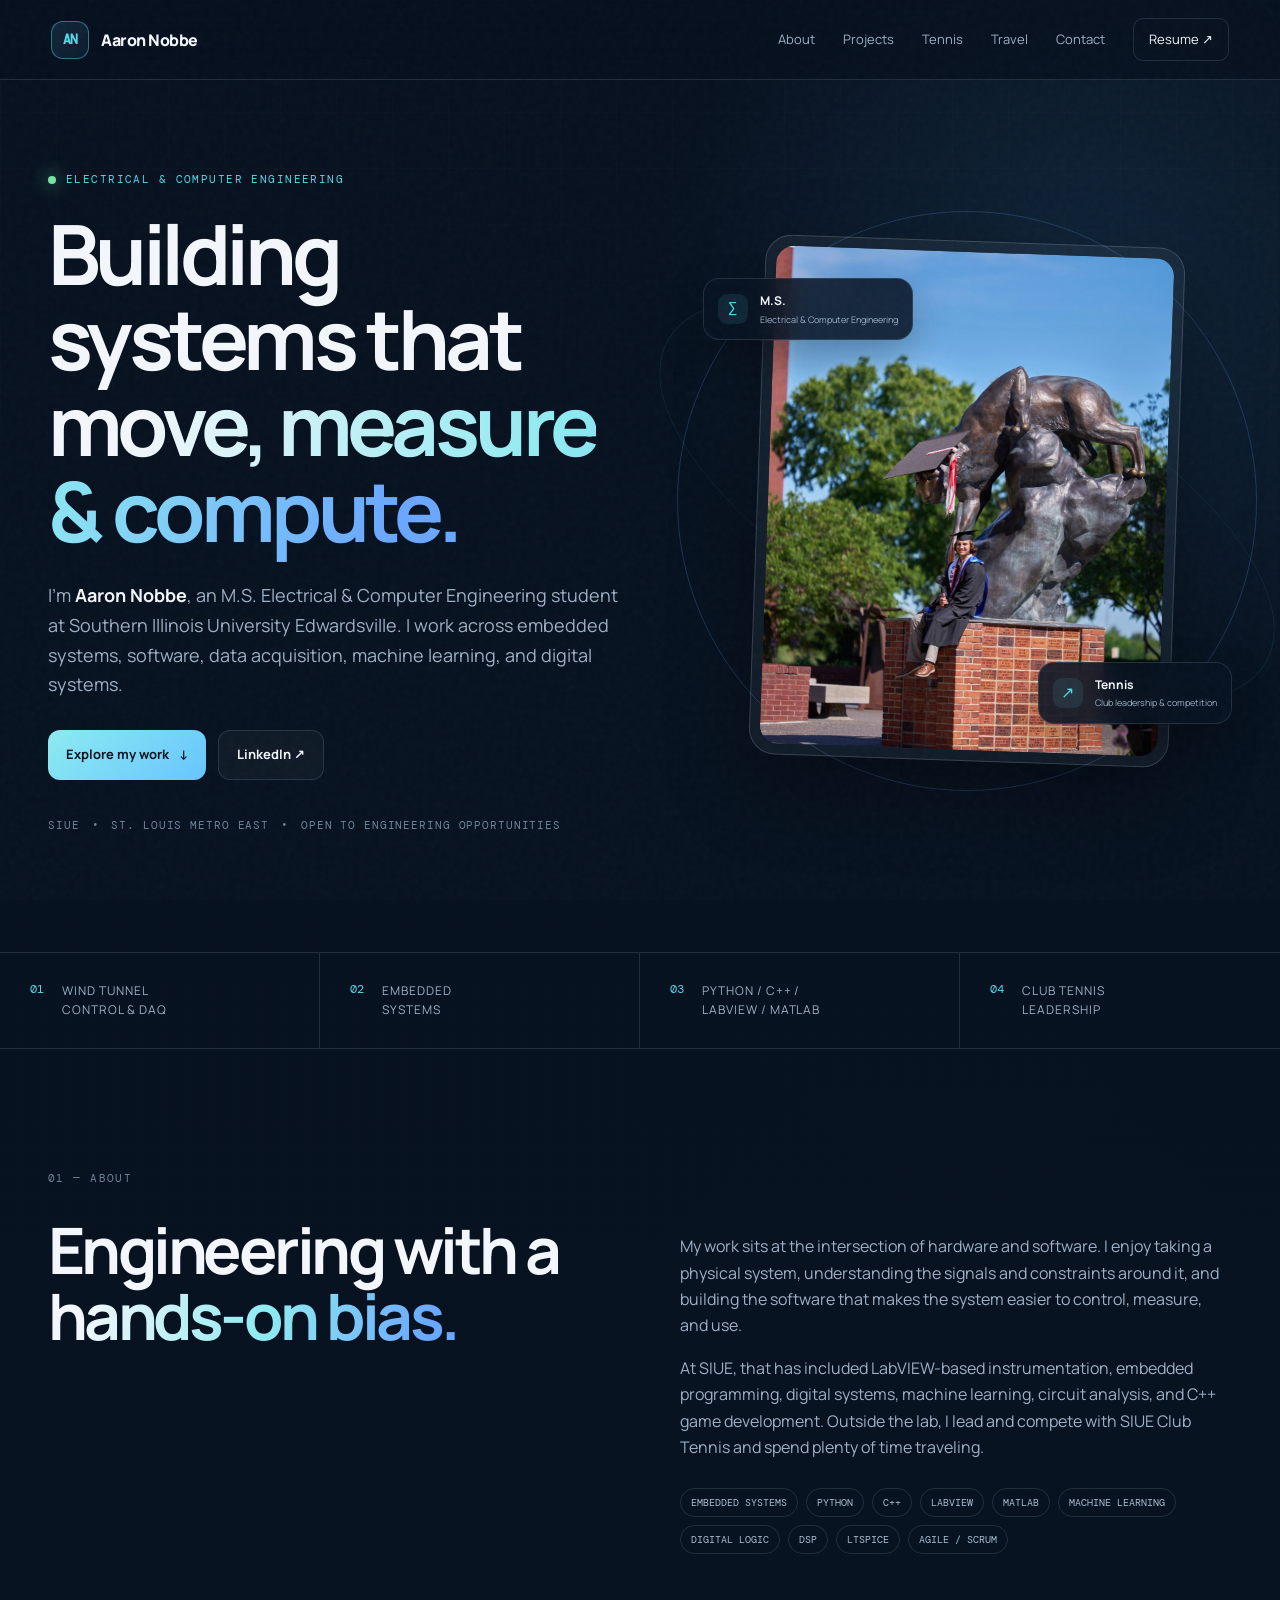
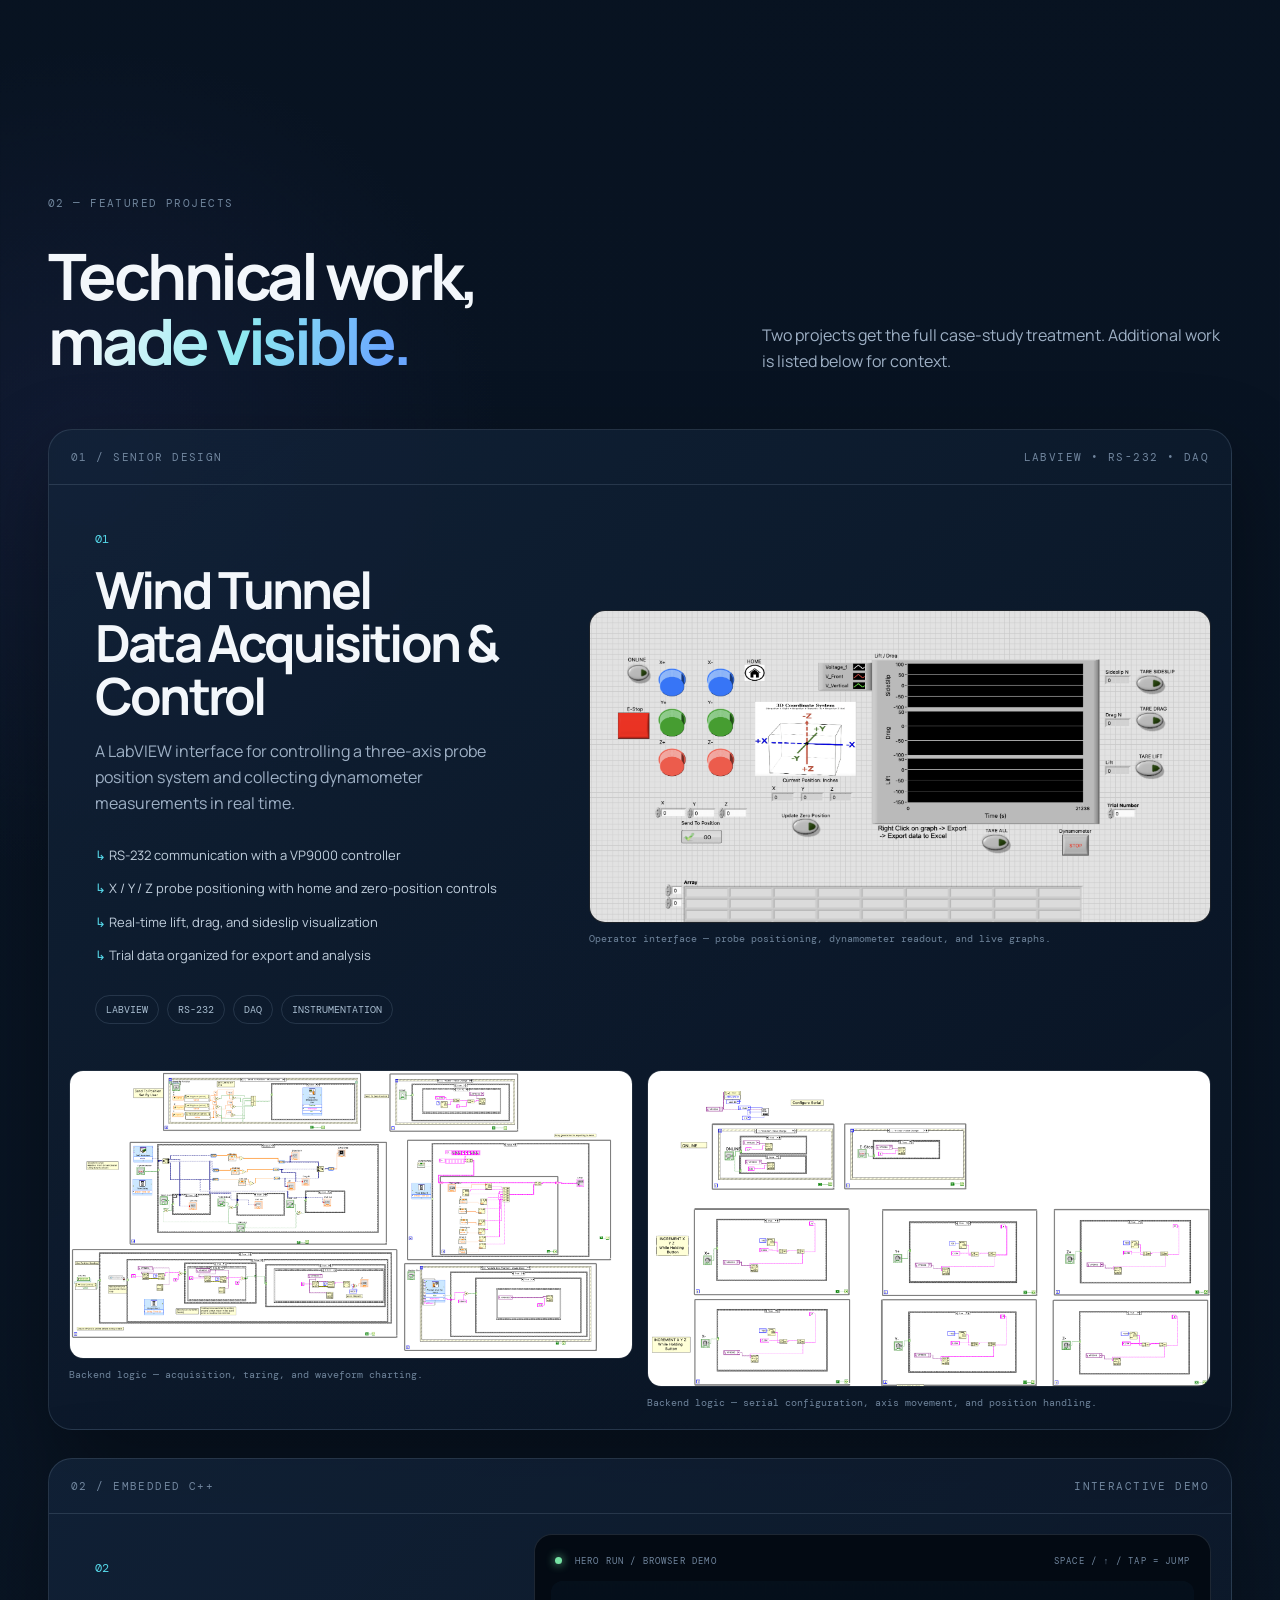
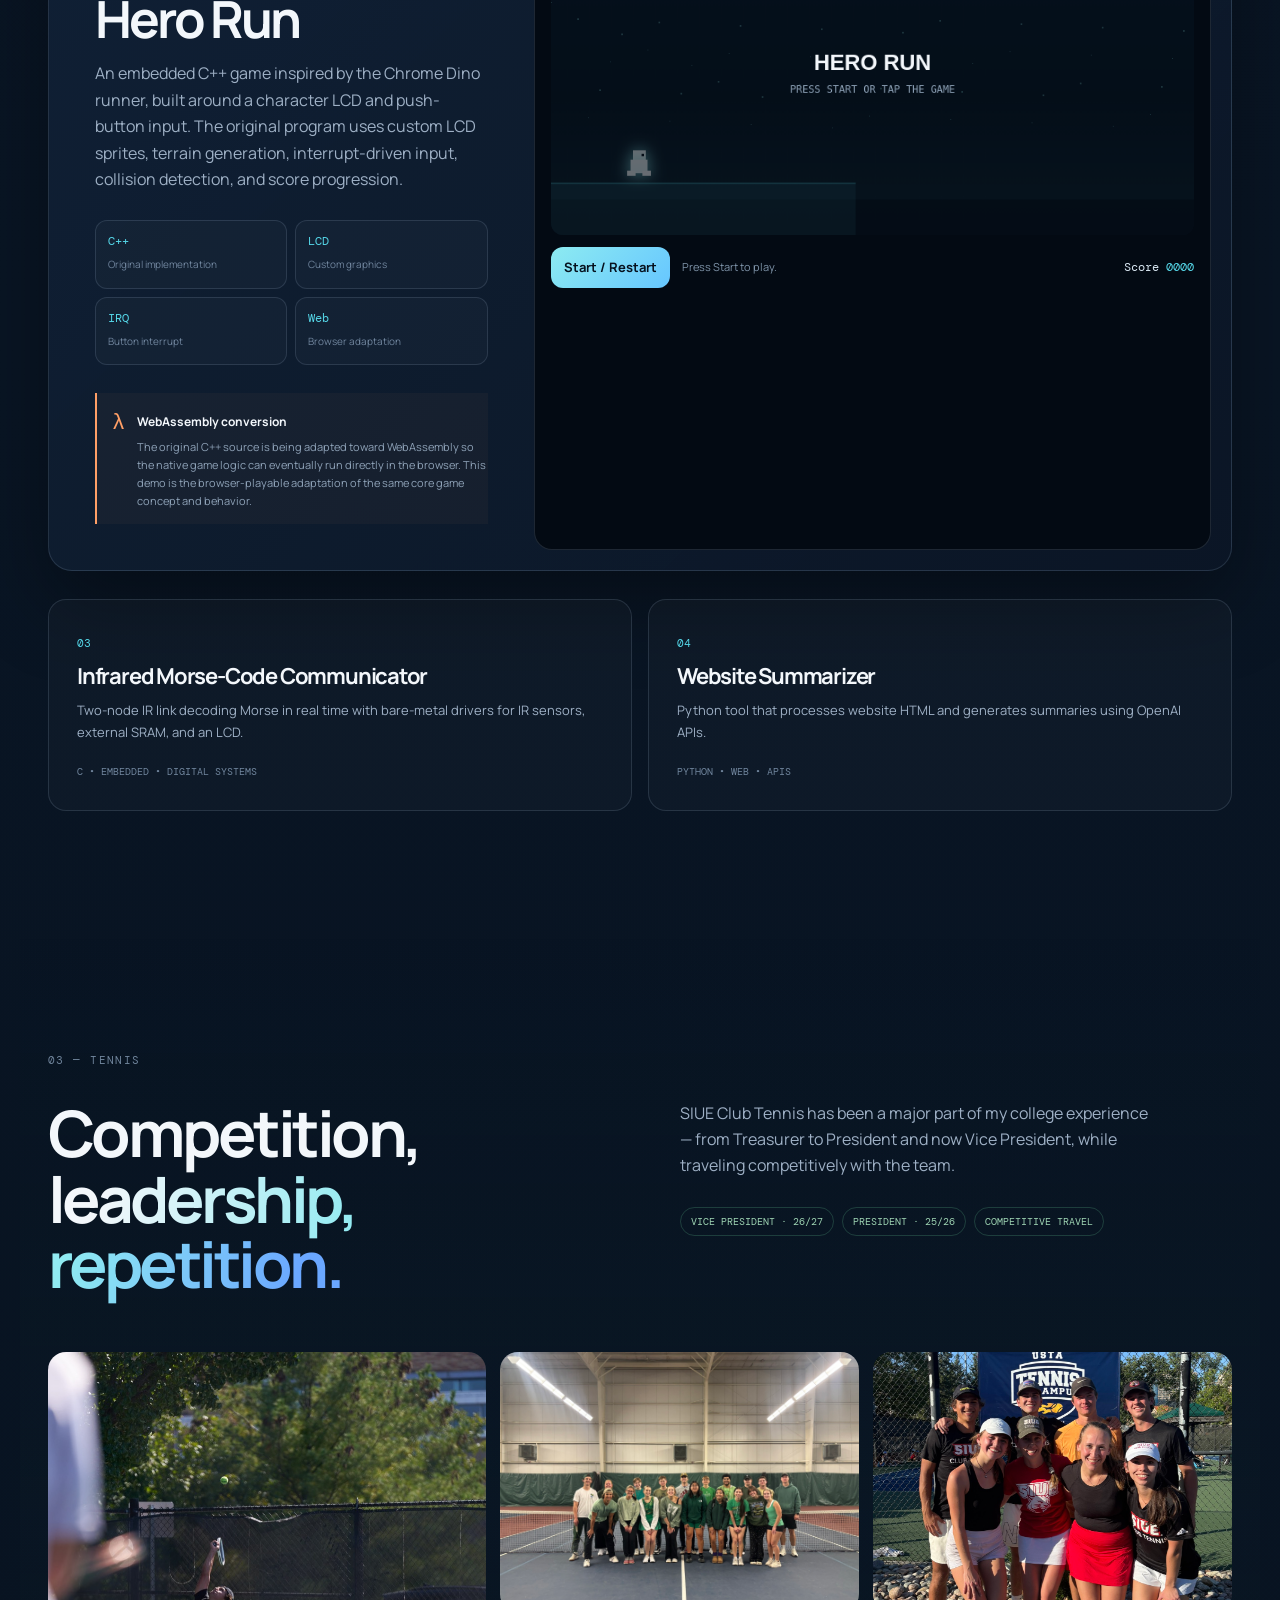
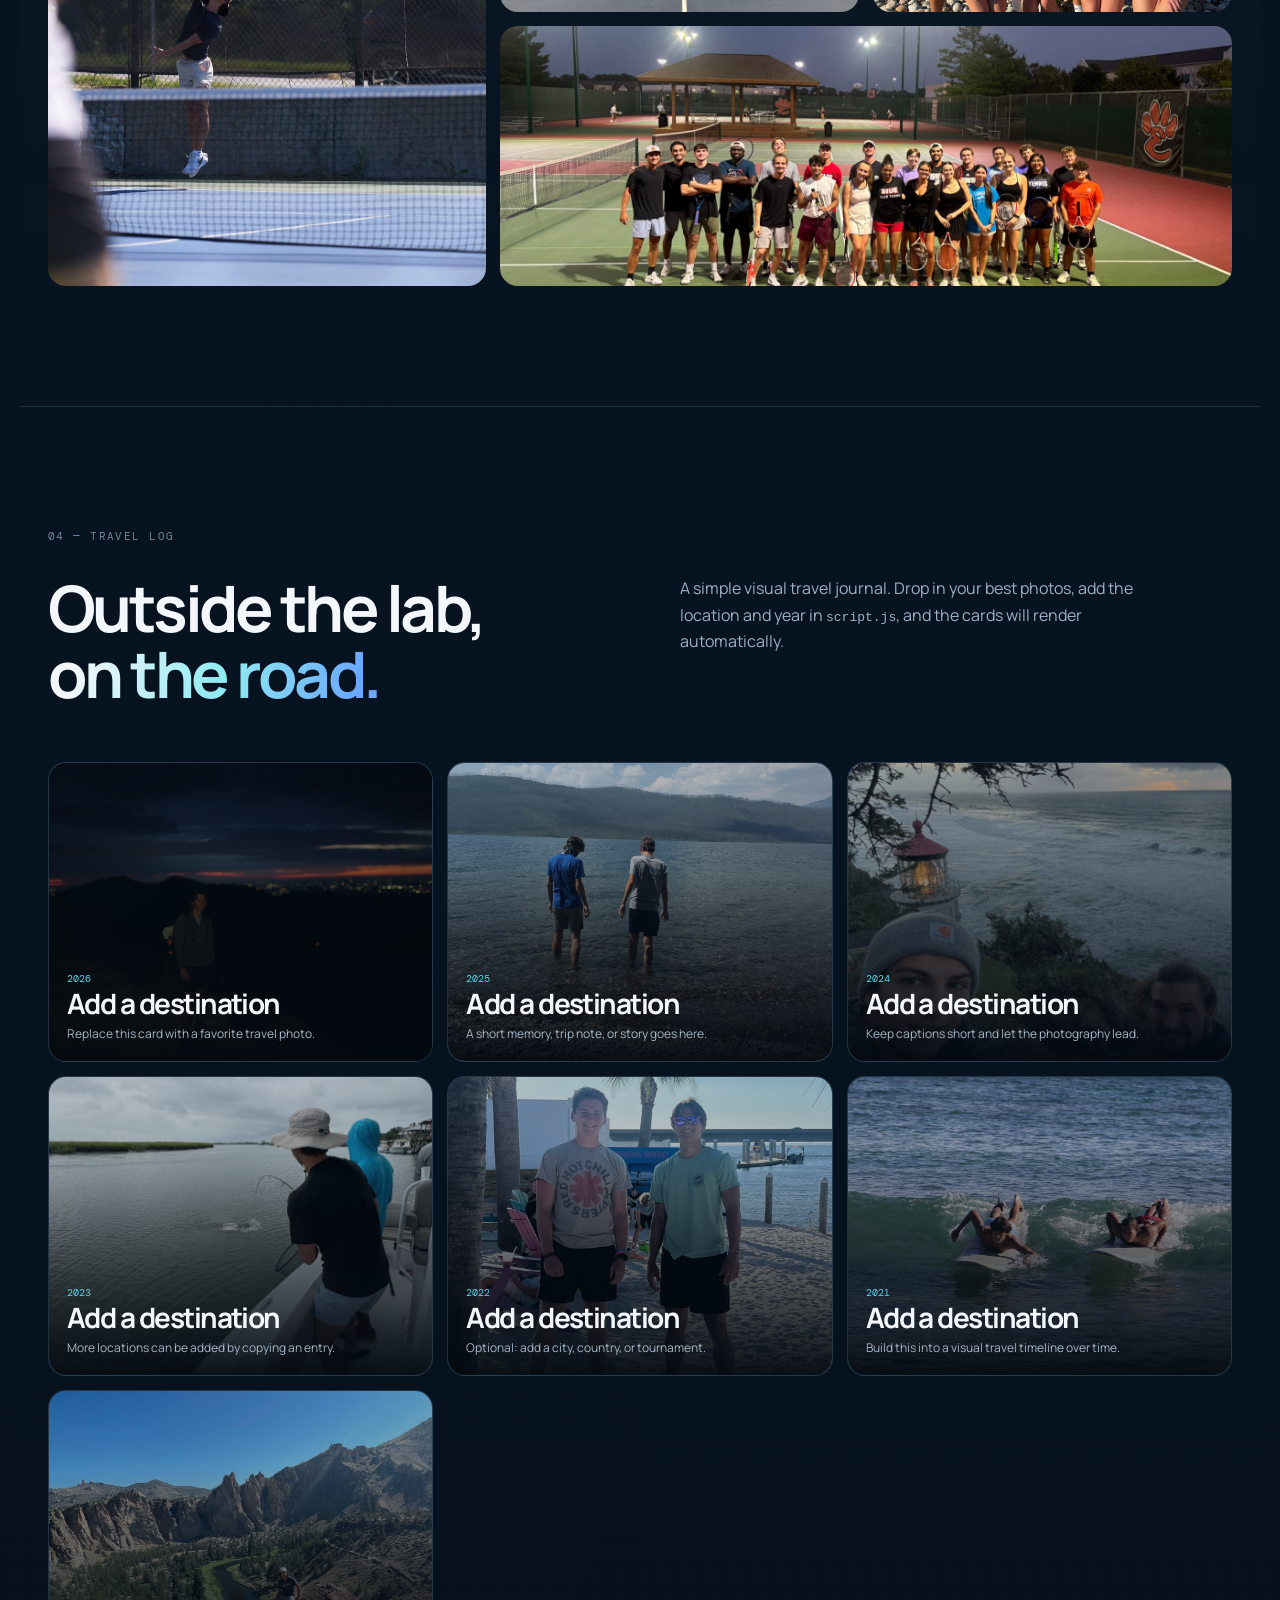
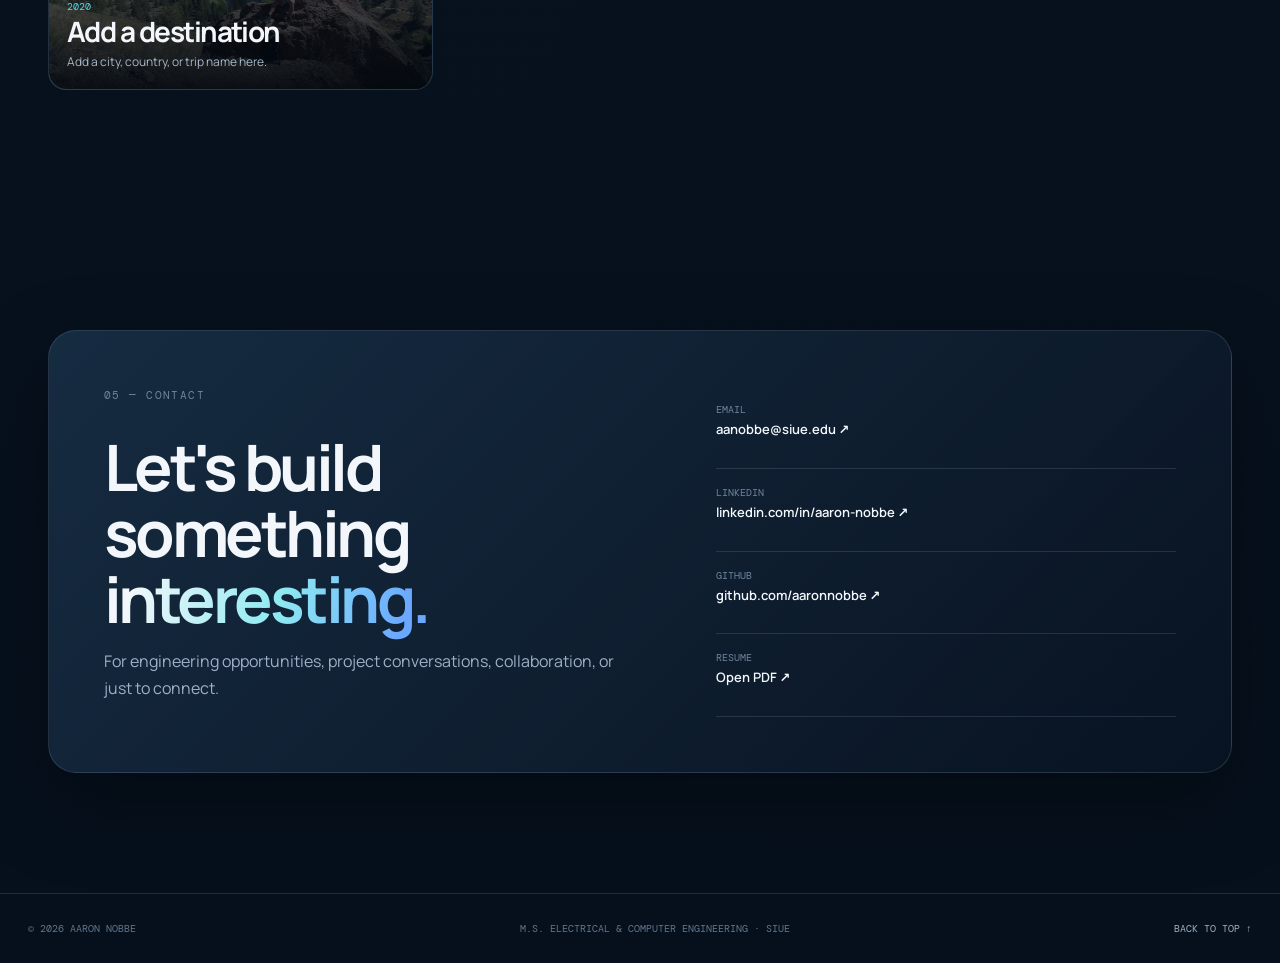
==== index.html @ 296ec720 "Update portfolio website" ====
<!DOCTYPE html>
<html lang="en">
<head>
  <meta charset="UTF-8">
  <meta name="viewport" content="width=device-width, initial-scale=1.0">
  <meta name="description" content="Aaron Nobbe — M.S. Electrical & Computer Engineering portfolio. Engineering projects, tennis, travel, and interactive work.">
  <meta name="theme-color" content="#07111f">
  <title>Aaron Nobbe | Electrical & Computer Engineering</title>
  <link rel="preconnect" href="https://fonts.googleapis.com">
  <link rel="preconnect" href="https://fonts.gstatic.com" crossorigin>
  <link href="https://fonts.googleapis.com/css2?family=DM+Mono:wght@400;500&family=Manrope:wght@400;500;600;700;800&display=swap" rel="stylesheet">
  <link rel="stylesheet" href="styles.css">
</head>
<body>
  <div class="noise"></div>

  <header class="site-header" id="top">
    <a class="brand" href="#top" aria-label="Aaron Nobbe home">
      <span class="brand-mark">AN</span>
      <span>Aaron Nobbe</span>
    </a>
    <button class="menu-toggle" aria-label="Open navigation" aria-expanded="false">☰</button>
    <nav class="nav" aria-label="Primary navigation">
      <a href="#about">About</a>
      <a href="#projects">Projects</a>
      <a href="#tennis">Tennis</a>
      <a href="#travel">Travel</a>
      <a href="#contact">Contact</a>
      <a class="nav-resume" href="assets/Aaron_Nobbe_Resume.pdf" target="_blank" rel="noopener">Resume ↗</a>
    </nav>
  </header>

  <main>
    <section class="hero section-pad">
      <div class="hero-copy">
        <div class="eyebrow"><span class="pulse"></span> Electrical & Computer Engineering</div>
        <h1>Building systems that<br><span class="gradient-text">move, measure & compute.</span></h1>
        <p class="hero-lede">
          I'm <strong>Aaron Nobbe</strong>, an M.S. Electrical & Computer Engineering student at
          Southern Illinois University Edwardsville. I work across embedded systems, software,
          data acquisition, machine learning, and digital systems.
        </p>
        <div class="hero-actions">
          <a class="button button-primary" href="#projects">Explore my work <span>↓</span></a>
          <a class="button button-ghost" href="https://www.linkedin.com/in/aaron-nobbe/" target="_blank" rel="noopener">LinkedIn ↗</a>
        </div>
        <div class="hero-meta">
          <span>SIUE</span><span>•</span><span>St. Louis Metro East</span><span>•</span><span>Open to engineering opportunities</span>
        </div>
      </div>

      <div class="hero-photo-wrap">
        <div class="orbit orbit-one"></div>
        <div class="orbit orbit-two"></div>
        <div class="hero-photo-card">
          <img src="assets/profile.jpg" alt="Portrait of Aaron Nobbe">
        </div>
        <div class="floating-chip chip-degree">
          <span class="chip-icon">∑</span>
          <div><b>M.S.</b><small>Electrical & Computer Engineering</small></div>
        </div>
        <div class="floating-chip chip-sport">
          <span class="chip-icon">↗</span>
          <div><b>Tennis</b><small>Club leadership & competition</small></div>
        </div>
      </div>
    </section>

    <section class="stats-strip">
      <div><b>01</b><span>Wind tunnel<br>control & DAQ</span></div>
      <div><b>02</b><span>Embedded<br>systems</span></div>
      <div><b>03</b><span>Python / C++ /<br>LabVIEW / MATLAB</span></div>
      <div><b>04</b><span>Club tennis<br>leadership</span></div>
    </section>

    <section class="section-pad about" id="about">
      <div class="section-label">01 — ABOUT</div>
      <div class="about-grid">
        <div>
          <h2>Engineering with a<br><span class="gradient-text">hands-on bias.</span></h2>
        </div>
        <div class="about-copy">
          <p>
            My work sits at the intersection of hardware and software. I enjoy taking a physical
            system, understanding the signals and constraints around it, and building the software
            that makes the system easier to control, measure, and use.
          </p>
          <p>
            At SIUE, that has included LabVIEW-based instrumentation, embedded programming,
            digital systems, machine learning, circuit analysis, and C++ game development.
            Outside the lab, I lead and compete with SIUE Club Tennis and spend plenty of time
            traveling.
          </p>
          <div class="skill-cloud" aria-label="Skills">
            <span>Embedded Systems</span><span>Python</span><span>C++</span><span>LabVIEW</span>
            <span>MATLAB</span><span>Machine Learning</span><span>Digital Logic</span>
            <span>DSP</span><span>LTSpice</span><span>Agile / Scrum</span>
          </div>
        </div>
      </div>
    </section>

    <section class="section-pad projects" id="projects">
      <div class="section-label">02 — FEATURED PROJECTS</div>
      <div class="section-heading">
        <div>
          <h2>Technical work,<br><span class="gradient-text">made visible.</span></h2>
        </div>
        <p>Two projects get the full case-study treatment. Additional work is listed below for context.</p>
      </div>

      <!--
        TO ADD ANOTHER FULL CASE-STUDY PROJECT:
        Copy one of the <article class="project-card"> blocks below
        (wind-card or game-card), give it a new class name if you want
        unique styling, update the copy/images, and paste it here or
        after the existing ones. It will automatically pick up the
        project-card / project-grid layout styles from styles.css.
      -->
      <article class="project-card wind-card">
        <div class="project-topline"><span>01 / SENIOR DESIGN</span><span>LABVIEW • RS-232 • DAQ</span></div>
        <div class="project-grid">
          <div class="project-copy">
            <div class="project-number">01</div>
            <h3>Wind Tunnel<br>Data Acquisition & Control</h3>
            <p class="project-summary">
              A LabVIEW interface for controlling a three-axis probe position system and collecting
              dynamometer measurements in real time.
            </p>
            <ul class="feature-list">
              <li><span>↳</span> RS-232 communication with a VP9000 controller</li>
              <li><span>↳</span> X / Y / Z probe positioning with home and zero-position controls</li>
              <li><span>↳</span> Real-time lift, drag, and sideslip visualization</li>
              <li><span>↳</span> Trial data organized for export and analysis</li>
            </ul>
            <div class="tech-row"><span>LabVIEW</span><span>RS-232</span><span>DAQ</span><span>Instrumentation</span></div>
          </div>
          <div class="project-media">
            <figure class="media-main">
              <img src="assets/wind-tunnel-interface.png" alt="Wind tunnel LabVIEW control interface" loading="lazy">
              <figcaption>Operator interface — probe positioning, dynamometer readout, and live graphs.</figcaption>
            </figure>
          </div>
        </div>
        <div class="backend-gallery">
          <figure><img src="assets/wind-tunnel-backend.png" alt="Wind tunnel LabVIEW backend block diagram" loading="lazy"><figcaption>Backend logic — acquisition, taring, and waveform charting.</figcaption></figure>
          <figure><img src="assets/wind-tunnel-backend-2.png" alt="Wind tunnel LabVIEW backend block diagram showing serial and axis controls" loading="lazy"><figcaption>Backend logic — serial configuration, axis movement, and position handling.</figcaption></figure>
        </div>
      </article>

      <article class="project-card game-card">
        <div class="project-topline"><span>02 / EMBEDDED C++</span><span>INTERACTIVE DEMO</span></div>
        <div class="project-grid game-grid">
          <div class="project-copy">
            <div class="project-number">02</div>
            <h3>Hero Run</h3>
            <p class="project-summary">
              An embedded C++ game inspired by the Chrome Dino runner, built around a character
              LCD and push-button input. The original program uses custom LCD sprites, terrain
              generation, interrupt-driven input, collision detection, and score progression.
            </p>
            <div class="game-specs">
              <div><b>C++</b><span>Original implementation</span></div>
              <div><b>LCD</b><span>Custom graphics</span></div>
              <div><b>IRQ</b><span>Button interrupt</span></div>
              <div><b>Web</b><span>Browser adaptation</span></div>
            </div>
            <div class="wasm-note">
              <span class="note-icon">λ</span>
              <div>
                <b>WebAssembly conversion</b>
                <p>The original C++ source is being adapted toward WebAssembly so the native game
                logic can eventually run directly in the browser. This demo is the browser-playable
                adaptation of the same core game concept and behavior.</p>
              </div>
            </div>
          </div>
          <div class="game-panel">
            <div class="game-header">
              <div><span class="live-dot"></span> HERO RUN / BROWSER DEMO</div>
              <div>SPACE / ↑ / TAP = JUMP</div>
            </div>
            <canvas id="gameCanvas" width="760" height="300" aria-label="Playable Hero Run game"></canvas>
            <div class="game-controls">
              <button class="button button-primary" id="startGame">Start / Restart</button>
              <span id="gameStatus">Press Start to play.</span>
              <strong>Score <span id="score">0000</span></strong>
            </div>
          </div>
        </div>
      </article>

      <div class="other-projects">
        <div class="mini-project">
          <span>03</span><h4>Infrared Morse-Code Communicator</h4>
          <p>Two-node IR link decoding Morse in real time with bare-metal drivers for IR sensors, external SRAM, and an LCD.</p>
          <em>C • Embedded • Digital Systems</em>
        </div>
        <div class="mini-project">
          <span>04</span><h4>Website Summarizer</h4>
          <p>Python tool that processes website HTML and generates summaries using OpenAI APIs.</p>
          <em>Python • Web • APIs</em>
        </div>
        <!--
          TO ADD ANOTHER SMALLER PROJECT: copy a .mini-project block
          below this comment, bump the number, and fill in the fields.
          It'll drop into the grid automatically.

          <div class="mini-project">
            <span>05</span><h4>Project Title</h4>
            <p>One or two sentences describing what it does.</p>
            <em>Tag • Tag • Tag</em>
          </div>
        -->
      </div>
    </section>

    <section class="section-pad tennis" id="tennis">
      <div class="section-label">03 — TENNIS</div>
      <div class="split-title">
        <div><h2>Competition,<br><span class="gradient-text">leadership, repetition.</span></h2></div>
        <div>
          <p>SIUE Club Tennis has been a major part of my college experience — from Treasurer to President and now Vice President, while traveling competitively with the team.</p>
          <div class="role-pills"><span>Vice President · 26/27</span><span>President · 25/26</span><span>Competitive Travel</span></div>
        </div>
      </div>
      <div class="photo-grid tennis-grid">
        <div class="photo-tile tall"><img src="assets/gallery/tennis-1.jpg" alt="Aaron Nobbe playing tennis" loading="lazy"></div>
        <div class="photo-tile"><img src="assets/gallery/tennis-2.jpg" alt="Tennis action shot" loading="lazy"></div>
        <div class="photo-tile"><img src="assets/gallery/tennis-3.jpg" alt="Tennis action shot" loading="lazy"></div>
        <div class="photo-tile wide"><img src="assets/gallery/tennis-4.jpg" alt="SIUE Club Tennis team" loading="lazy"></div>
      </div>
    </section>

    <section class="section-pad travel" id="travel">
      <div class="section-label">04 — TRAVEL LOG</div>
      <div class="travel-intro">
        <div><h2>Outside the lab,<br><span class="gradient-text">on the road.</span></h2></div>
        <p>A simple visual travel journal. Drop in your best photos, add the location and year in <code>script.js</code>, and the cards will render automatically.</p>
      </div>
      <div class="travel-grid" id="travelGrid"></div>
    </section>

    <section class="section-pad contact" id="contact">
      <div class="contact-card">
        <div>
          <div class="section-label">05 — CONTACT</div>
          <h2>Let's build something<br><span class="gradient-text">interesting.</span></h2>
          <p>For engineering opportunities, project conversations, collaboration, or just to connect.</p>
        </div>
        <div class="contact-links">
          <a href="mailto:aanobbe@siue.edu"><span>Email</span><b>aanobbe@siue.edu ↗</b></a>
          <a href="https://www.linkedin.com/in/aaron-nobbe/" target="_blank" rel="noopener"><span>LinkedIn</span><b>linkedin.com/in/aaron-nobbe ↗</b></a>
          <a href="https://github.com/aaronnobbe" target="_blank" rel="noopener"><span>GitHub</span><b>github.com/aaronnobbe ↗</b></a>
          <a href="assets/Aaron_Nobbe_Resume.pdf" target="_blank" rel="noopener"><span>Resume</span><b>Open PDF ↗</b></a>
        </div>
      </div>
    </section>
  </main>

  <footer>
    <span>© 2026 Aaron Nobbe</span>
    <span>M.S. Electrical & Computer Engineering · SIUE</span>
    <a href="#top">Back to top ↑</a>
  </footer>

  <script src="script.js"></script>
</body>
</html>
---- styles.css ----
:root {
  --bg: #07111f;
  --bg-2: #0a1728;
  --panel: rgba(17, 31, 52, .72);
  --panel-strong: #0e1c30;
  --text: #f3f7fb;
  --muted: #9eb0c5;
  --line: rgba(166, 192, 216, .16);
  --cyan: #55d7e8;
  --blue: #6aa7ff;
  --orange: #ff9f66;
  --green: #76e3a4;
  --max: 1240px;
  --radius: 24px;
  --shadow: 0 30px 80px rgba(0,0,0,.35);
}
* { box-sizing: border-box; }
html { scroll-behavior: smooth; }
body {
  margin: 0;
  background:
    radial-gradient(circle at 85% 4%, rgba(60, 139, 190, .16), transparent 27rem),
    radial-gradient(circle at 7% 28%, rgba(84, 82, 174, .12), transparent 26rem),
    linear-gradient(180deg, #07111f 0%, #091524 48%, #06101c 100%);
  color: var(--text);
  font-family: "Manrope", system-ui, sans-serif;
  line-height: 1.65;
  overflow-x: hidden;
}
body::before {
  content: "";
  position: fixed; inset: 0; pointer-events: none; z-index: -1;
  background-image:
    linear-gradient(rgba(255,255,255,.025) 1px, transparent 1px),
    linear-gradient(90deg, rgba(255,255,255,.025) 1px, transparent 1px);
  background-size: 56px 56px;
  mask-image: linear-gradient(to bottom, rgba(0,0,0,.55), transparent 85%);
}
.noise {
  position: fixed; inset: 0; pointer-events: none; z-index: 50; opacity: .035;
  background-image: url("data:image/svg+xml,%3Csvg viewBox='0 0 180 180' xmlns='http://www.w3.org/2000/svg'%3E%3Cfilter id='n'%3E%3CfeTurbulence type='fractalNoise' baseFrequency='.8' numOctaves='3' stitchTiles='stitch'/%3E%3C/filter%3E%3Crect width='100%25' height='100%25' filter='url(%23n)' opacity='.8'/%3E%3C/svg%3E");
}
a { color: inherit; text-decoration: none; }
button { font: inherit; }
.site-header {
  position: sticky; top: 0; z-index: 40;
  width: 100%;
  display: flex; align-items: center; justify-content: space-between;
  padding: 18px clamp(20px, 4vw, 62px);
  background: rgba(7,17,31,.76);
  border-bottom: 1px solid var(--line);
  backdrop-filter: blur(18px);
}
.brand { display:flex; align-items:center; gap:12px; font-weight:800; letter-spacing:-.03em; }
.brand-mark {
  width: 38px; height:38px; display:grid; place-items:center;
  border: 1px solid rgba(85,215,232,.45); border-radius: 12px;
  color: var(--cyan); font-family:"DM Mono", monospace; font-size:13px;
  background: linear-gradient(135deg, rgba(85,215,232,.13), rgba(106,167,255,.08));
}
.nav { display:flex; align-items:center; gap:28px; font-size:13px; color: var(--muted); }
.nav a:hover { color:var(--text); }
.nav-resume { padding:10px 15px; border:1px solid var(--line); border-radius:10px; color:var(--text)!important; }
.menu-toggle { display:none; background:none; border:0; color:var(--text); font-size:22px; }
.section-pad { max-width:var(--max); margin:auto; padding: 120px 28px; }
.hero {
  min-height: 760px; display:grid; grid-template-columns: 1.05fr .95fr;
  gap: 70px; align-items:center; padding-top:90px;
}
.eyebrow, .section-label, .project-topline, .game-header {
  font-family:"DM Mono", monospace; text-transform:uppercase; letter-spacing:.13em; font-size:11px;
}
.eyebrow { color:var(--cyan); display:flex; align-items:center; gap:10px; margin-bottom:22px; }
.pulse { width:8px; height:8px; border-radius:50%; background:var(--green); box-shadow:0 0 18px var(--green); }
h1,h2,h3,h4 { margin:0; letter-spacing:-.055em; line-height:1.03; }
h1 { font-size: clamp(50px, 6.5vw, 88px); max-width:900px; }
h2 { font-size: clamp(42px, 5vw, 68px); }
.gradient-text {
  background: linear-gradient(105deg, #f3f7fb 10%, #8eeaf1 54%, #6aa7ff 92%);
  -webkit-background-clip:text; background-clip:text; color:transparent;
}
.hero-lede { max-width:700px; font-size:18px; color:var(--muted); margin:28px 0 30px; }
.hero-lede strong { color:var(--text); }
.hero-actions { display:flex; gap:12px; flex-wrap:wrap; }
.button {
  display:inline-flex; align-items:center; justify-content:center; gap:10px;
  border-radius:12px; padding:13px 18px; border:1px solid var(--line);
  cursor:pointer; transition:.25s ease; font-weight:700; font-size:13px;
}
.button:hover { transform:translateY(-2px); border-color:rgba(255,255,255,.28); }
.button-primary { color:#06111e; background:linear-gradient(135deg,#8debf1,#66c6ff); border:0; }
.button-ghost { background:rgba(255,255,255,.035); color:var(--text); }
.hero-meta { margin-top:38px; display:flex; flex-wrap:wrap; gap:12px; color:#6f849b; font:11px "DM Mono", monospace; text-transform:uppercase; letter-spacing:.08em; }
.hero-photo-wrap { position:relative; min-height:620px; display:grid; place-items:center; }
.hero-photo-card {
  position:relative; width:min(420px,80%); transform:rotate(2deg);
  border:1px solid rgba(255,255,255,.16); background:rgba(255,255,255,.045);
  padding:10px; border-radius:26px; box-shadow:var(--shadow);
}
.hero-photo-card img { width:100%; aspect-ratio:4/5; object-fit:cover; border-radius:18px; display:block; }
.photo-caption { display:flex; justify-content:space-between; gap:15px; padding:12px 7px 4px; font:10px "DM Mono",monospace; color:#7f93a9; text-transform:uppercase; }
.orbit { position:absolute; border:1px solid rgba(106,167,255,.22); border-radius:50%; }
.orbit-one { width:580px; height:580px; }
.orbit-two { width:680px; height:680px; border-color:rgba(85,215,232,.1); transform:rotate(28deg) scaleY(.42); }
.floating-chip {
  position:absolute; display:flex; align-items:center; gap:12px; padding:12px 14px;
  border:1px solid var(--line); border-radius:16px; background:rgba(8,19,34,.86);
  backdrop-filter:blur(12px); box-shadow:0 18px 40px rgba(0,0,0,.25);
}
.floating-chip b { display:block; font-size:12px; }
.floating-chip small { display:block; color:var(--muted); font-size:9px; margin-top:2px; }
.chip-icon { width:30px; height:30px; display:grid; place-items:center; border-radius:9px; background:rgba(85,215,232,.1); color:var(--cyan); font-family:"DM Mono",monospace; }
.chip-degree { top:14%; left:0; }
.chip-sport { bottom:14%; right:0; }
.stats-strip {
  border-top:1px solid var(--line); border-bottom:1px solid var(--line);
  display:grid; grid-template-columns:repeat(4,1fr); max-width:1400px; margin:auto;
}
.stats-strip > div { padding:28px 30px; display:flex; gap:18px; align-items:flex-start; border-right:1px solid var(--line); }
.stats-strip > div:last-child { border-right:0; }
.stats-strip b { color:var(--cyan); font:12px "DM Mono",monospace; }
.stats-strip span { color:var(--muted); font-size:12px; text-transform:uppercase; letter-spacing:.08em; }
.section-label { color:#6f849b; margin-bottom:30px; }
.about-grid, .split-title, .travel-intro { display:grid; grid-template-columns:1fr 1fr; gap:80px; }
.about-copy { max-width:650px; color:var(--muted); font-size:16px; }
.skill-cloud, .tech-row, .role-pills { display:flex; flex-wrap:wrap; gap:8px; margin-top:28px; }
.skill-cloud span, .tech-row span, .role-pills span {
  padding:7px 10px; border:1px solid var(--line); border-radius:100px;
  color:#a9bed1; font:10px "DM Mono",monospace; text-transform:uppercase;
}
.section-heading { display:flex; justify-content:space-between; align-items:end; gap:60px; margin-bottom:55px; }
.section-heading p, .split-title p, .travel-intro p { max-width:470px; color:var(--muted); margin:0; }
.project-card {
  border:1px solid var(--line); border-radius:var(--radius); overflow:hidden;
  background:linear-gradient(145deg, rgba(18,35,57,.8), rgba(9,20,35,.74));
  box-shadow:var(--shadow); margin-bottom:28px;
}
.project-topline { display:flex; justify-content:space-between; gap:20px; padding:18px 22px; color:#71869e; border-bottom:1px solid var(--line); }
.project-grid { display:grid; grid-template-columns:.88fr 1.12fr; }
.project-copy { padding:46px; }
.project-number { color:var(--cyan); font:12px "DM Mono",monospace; margin-bottom:16px; }
.project-copy h3 { font-size:clamp(38px,4vw,56px); }
.project-summary { color:var(--muted); max-width:600px; }
.feature-list { list-style:none; padding:0; margin:28px 0; display:grid; gap:12px; color:#c1cfdd; font-size:13px; }
.feature-list span { color:var(--cyan); font-family:"DM Mono",monospace; }
.project-media { padding:20px; display:flex; align-items:center; }
.media-main { margin:0; width:100%; }
.media-main img { display:block; width:100%; border-radius:16px; border:1px solid rgba(255,255,255,.1); background:#040a12; }
figcaption { color:#6f849b; font:10px "DM Mono",monospace; margin-top:9px; }
.backend-gallery { display:grid; grid-template-columns:1fr 1fr; gap:14px; padding:0 20px 20px; }
.backend-gallery figure { margin:0; }
.backend-gallery img { display:block; width:100%; border-radius:14px; border:1px solid rgba(255,255,255,.08); }
.game-card { background:linear-gradient(135deg, rgba(18,35,57,.82), rgba(11,22,38,.88)); }
.game-grid { grid-template-columns:.82fr 1.18fr; }
.game-specs { display:grid; grid-template-columns:1fr 1fr; gap:8px; margin:28px 0; }
.game-specs div { border:1px solid var(--line); border-radius:12px; padding:12px; background:rgba(255,255,255,.025); }
.game-specs b { display:block; color:var(--cyan); font:12px "DM Mono",monospace; }
.game-specs span { color:#71869e; font-size:10px; }
.wasm-note { display:flex; gap:12px; border-left:2px solid var(--orange); padding:14px 0 14px 15px; background:rgba(255,159,102,.035); }
.note-icon { color:var(--orange); font:22px "DM Mono",monospace; }
.wasm-note b { font-size:12px; }
.wasm-note p { margin:4px 0 0; color:#8fa3b8; font-size:11px; }
.game-panel { margin:20px 20px 20px 0; padding:16px; border:1px solid var(--line); border-radius:18px; background:#030a13; }
.game-header { display:flex; justify-content:space-between; color:#71869e; padding:3px 4px 12px; font-size:9px; }
.live-dot { display:inline-block; width:7px; height:7px; border-radius:50%; background:var(--green); box-shadow:0 0 10px var(--green); margin-right:7px; }
#gameCanvas { width:100%; height:auto; display:block; border-radius:12px; background:#07111f; image-rendering:auto; }
.game-controls { display:flex; align-items:center; gap:12px; flex-wrap:wrap; padding-top:12px; }
.game-controls .button { padding:10px 13px; }
#gameStatus { color:#7f94a9; font-size:11px; flex:1; }
.game-controls strong { font:12px "DM Mono",monospace; color:#d9e7f2; }
#score { color:var(--cyan); }
.other-projects { display:grid; grid-template-columns:1fr 1fr; gap:16px; margin-top:16px; }
.mini-project { padding:28px; border:1px solid var(--line); border-radius:18px; background:rgba(255,255,255,.025); }
.mini-project > span { color:var(--cyan); font:11px "DM Mono",monospace; }
.mini-project h4 { margin-top:10px; font-size:22px; }
.mini-project p { color:var(--muted); font-size:13px; }
.mini-project em { color:#71869e; font:10px "DM Mono",monospace; font-style:normal; text-transform:uppercase; }
.tennis { background:linear-gradient(180deg, transparent, rgba(18,42,48,.13), transparent); }
.role-pills span { border-color:rgba(118,227,164,.2); color:#9ed4b3; }
.photo-grid { display:grid; grid-template-columns:1.1fr .9fr .9fr; grid-auto-rows:260px; gap:14px; margin-top:55px; }
.photo-placeholder {
  border:1px dashed rgba(166,192,216,.28); border-radius:18px;
  background:
    radial-gradient(circle at 30% 20%, rgba(85,215,232,.13), transparent 40%),
    linear-gradient(135deg, rgba(255,255,255,.045), rgba(255,255,255,.015));
  display:flex; flex-direction:column; align-items:center; justify-content:center; text-align:center;
  color:#7f94a9; font:11px "DM Mono",monospace; text-transform:uppercase; letter-spacing:.1em;
}
.photo-placeholder small { margin-top:8px; color:#526a82; font-size:9px; }
.photo-placeholder.tall, .photo-tile.tall { grid-row:span 2; }
.photo-placeholder.wide, .photo-tile.wide { grid-column:2 / span 2; }
.photo-tile { border-radius:18px; overflow:hidden; position:relative; }
.photo-tile img { width:100%; height:100%; object-fit:cover; display:block; }
.travel { border-top:1px solid var(--line); }
.travel-grid { display:grid; grid-template-columns:repeat(3,1fr); gap:14px; margin-top:55px; }
.travel-card {
  min-height:300px; padding:18px; border:1px solid var(--line); border-radius:18px;
  display:flex; flex-direction:column; justify-content:end; position:relative; overflow:hidden;
  background:linear-gradient(145deg,#11273a,#07121f);
}
.travel-card::before { content:""; position:absolute; inset:0; background:var(--travel-image); background-size:cover; background-position:center; opacity:.7; filter:saturate(.9); }
.travel-card::after { content:""; position:absolute; inset:0; background:linear-gradient(transparent 25%, rgba(3,9,16,.95)); }
.travel-card > * { position:relative; z-index:1; }
.travel-card .travel-year { font:10px "DM Mono",monospace; color:var(--cyan); }
.travel-card h3 { font-size:28px; margin-top:4px; }
.travel-card p { margin:6px 0 0; color:#a5b7c8; font-size:12px; }
.contact-card {
  display:grid; grid-template-columns:1fr .85fr; gap:70px; padding:55px;
  border:1px solid var(--line); border-radius:28px;
  background:linear-gradient(135deg, rgba(28,53,78,.74), rgba(9,20,35,.86));
  box-shadow:var(--shadow);
}
.contact-card p { color:var(--muted); max-width:520px; }
.contact-links { display:grid; }
.contact-links a { padding:17px 0; border-bottom:1px solid var(--line); display:flex; flex-direction:column; gap:3px; }
.contact-links span { color:#70859d; font:10px "DM Mono",monospace; text-transform:uppercase; }
.contact-links b { font-size:13px; font-weight:600; }
footer { border-top:1px solid var(--line); max-width:1400px; margin:auto; padding:28px; display:flex; justify-content:space-between; gap:20px; color:#61768d; font:10px "DM Mono",monospace; text-transform:uppercase; }
footer a { color:#9ab0c4; }
@media (max-width: 980px) {
  .hero, .project-grid, .game-grid, .about-grid, .split-title, .travel-intro, .contact-card { grid-template-columns:1fr; }
  .hero { padding-top:65px; }
  .hero-photo-wrap { min-height:540px; }
  .project-media { padding-top:0; }
  .game-panel { margin:0 20px 20px; }
  .contact-card { gap:35px; }
  .stats-strip { grid-template-columns:1fr 1fr; }
  .stats-strip > div:nth-child(2) { border-right:0; }
  .stats-strip > div:nth-child(-n+2) { border-bottom:1px solid var(--line); }
  .travel-grid { grid-template-columns:1fr 1fr; }
}
@media (max-width: 700px) {
  .site-header { padding:13px 18px; }
  .menu-toggle { display:block; }
  .nav {
    display:none; position:absolute; left:12px; right:12px; top:66px; padding:15px;
    flex-direction:column; align-items:stretch; background:#0b1829; border:1px solid var(--line); border-radius:16px;
  }
  .nav.open { display:flex; }
  .nav a { padding:8px 5px; }
  .section-pad { padding:82px 18px; }
  h1 { font-size:48px; }
  h2 { font-size:42px; }
  .hero { min-height:auto; gap:25px; }
  .hero-photo-wrap { min-height:500px; }
  .hero-photo-card { width:78%; }
  .chip-degree { left:-3px; top:8%; }
  .chip-sport { right:-3px; bottom:8%; }
  .orbit-one { width:460px; height:460px; }
  .orbit-two { width:520px; height:520px; }
  .stats-strip { grid-template-columns:1fr; }
  .stats-strip > div { border-right:0; border-bottom:1px solid var(--line); }
  .stats-strip > div:last-child { border-bottom:0; }
  .section-heading { display:block; }
  .section-heading p { margin-top:25px; }
  .project-copy { padding:30px 24px; }
  .backend-gallery, .other-projects, .travel-grid { grid-template-columns:1fr; }
  .photo-grid { grid-template-columns:1fr 1fr; grid-auto-rows:190px; }
  .photo-placeholder.tall, .photo-tile.tall { grid-row:span 2; }
  .photo-placeholder.wide, .photo-tile.wide { grid-column:1 / span 2; }
  .contact-card { padding:30px 24px; }
  footer { flex-direction:column; }
}
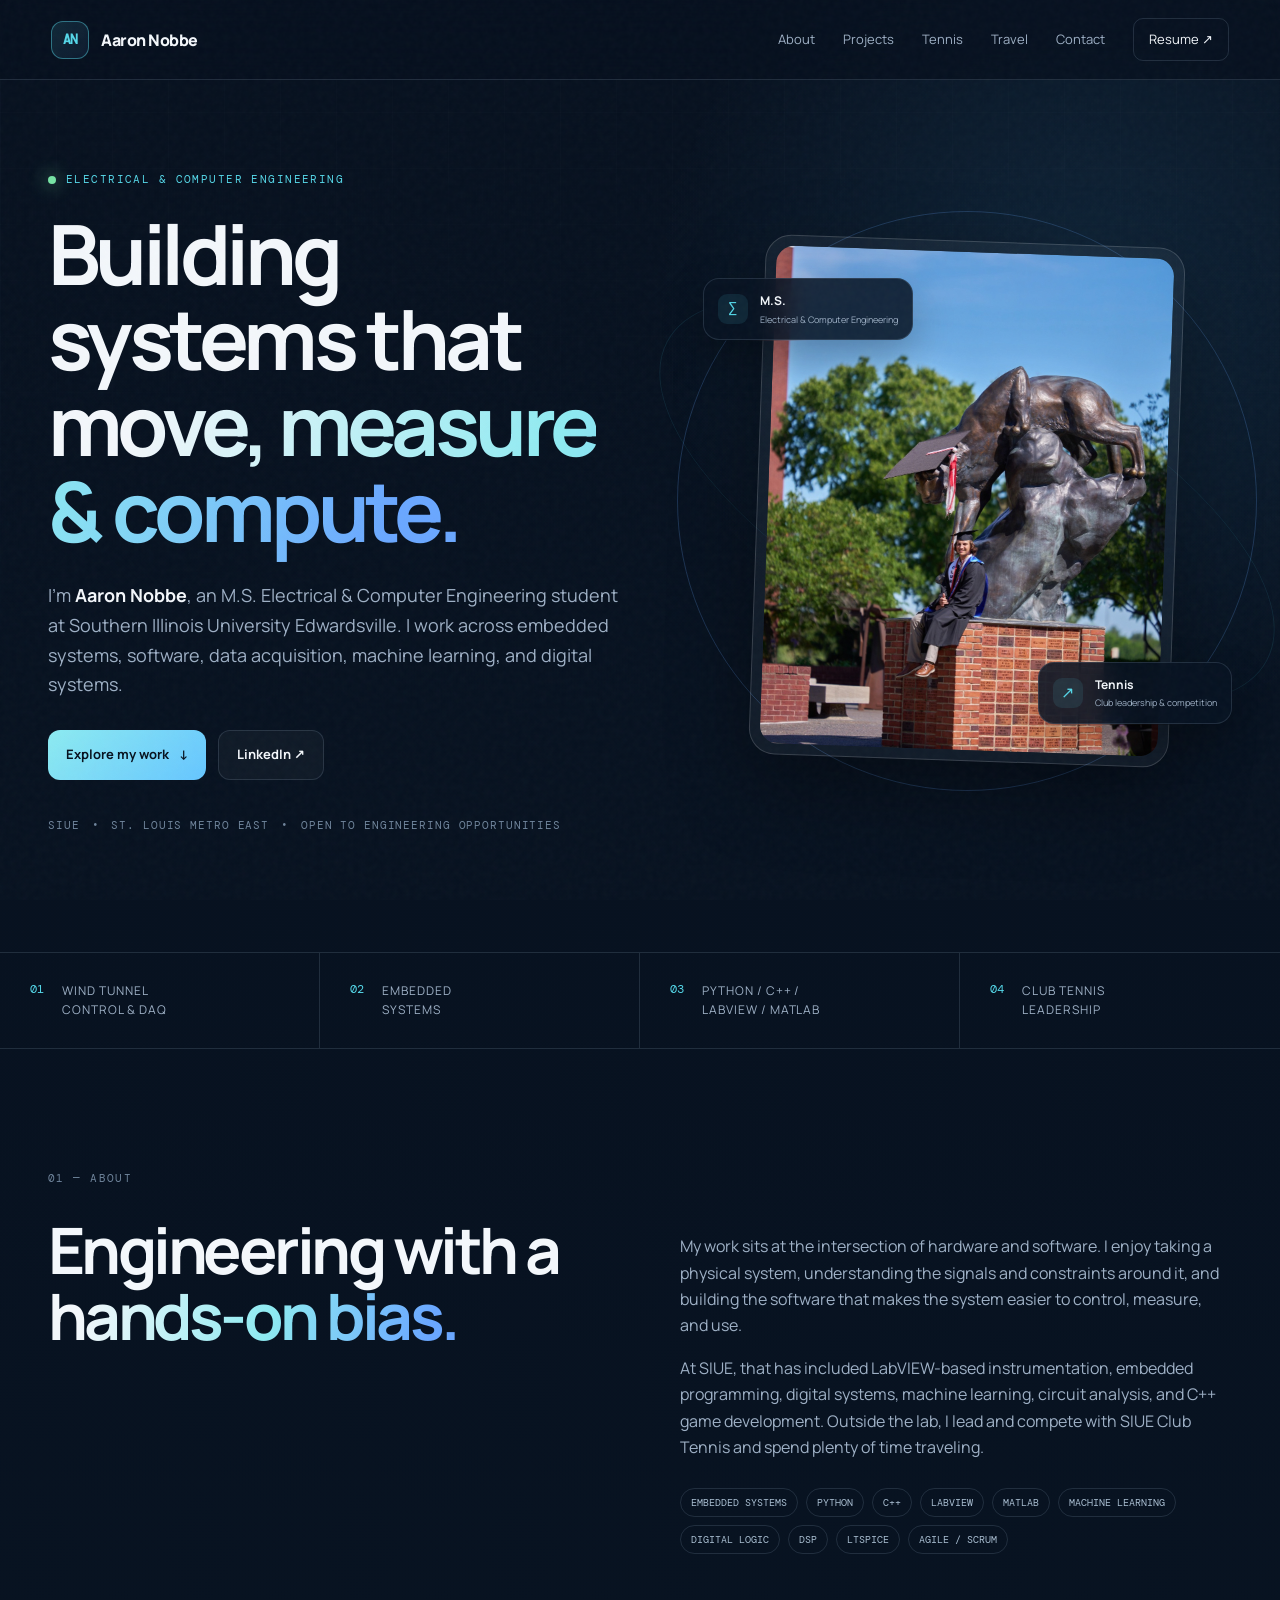
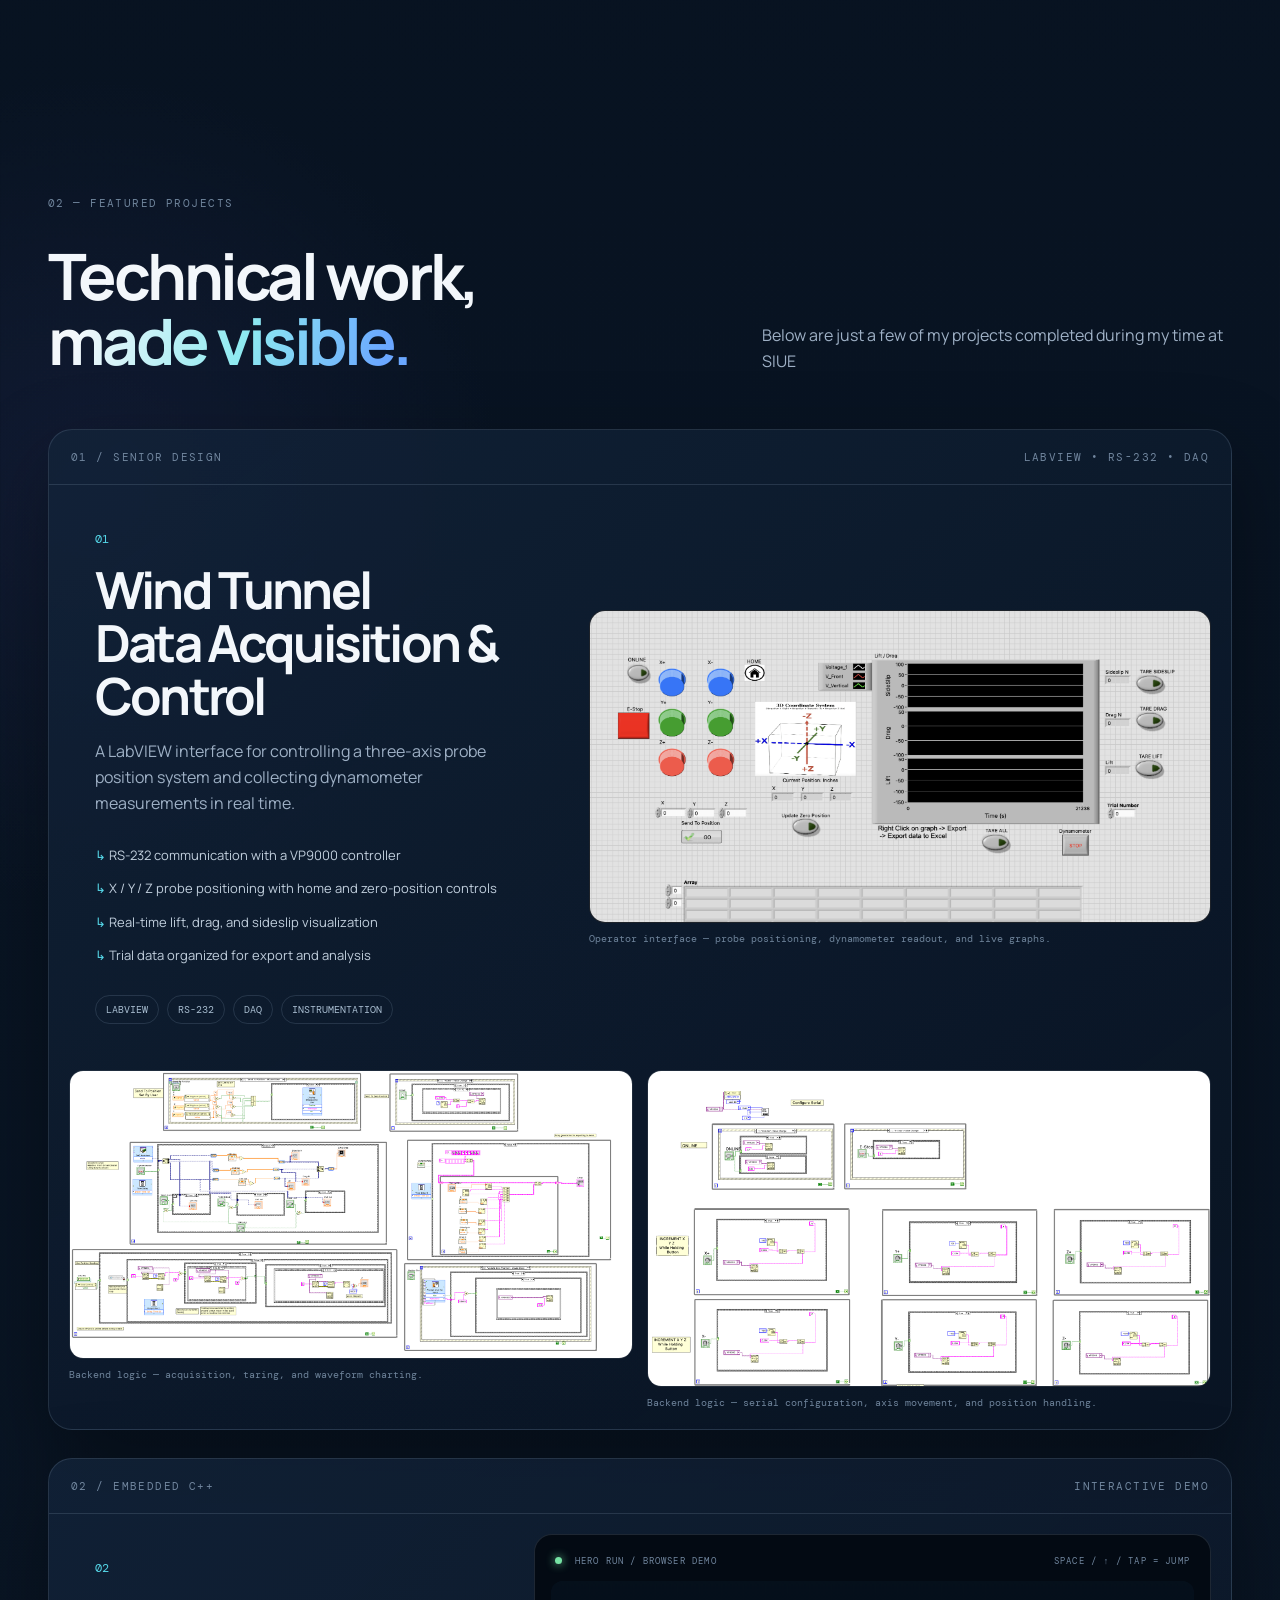
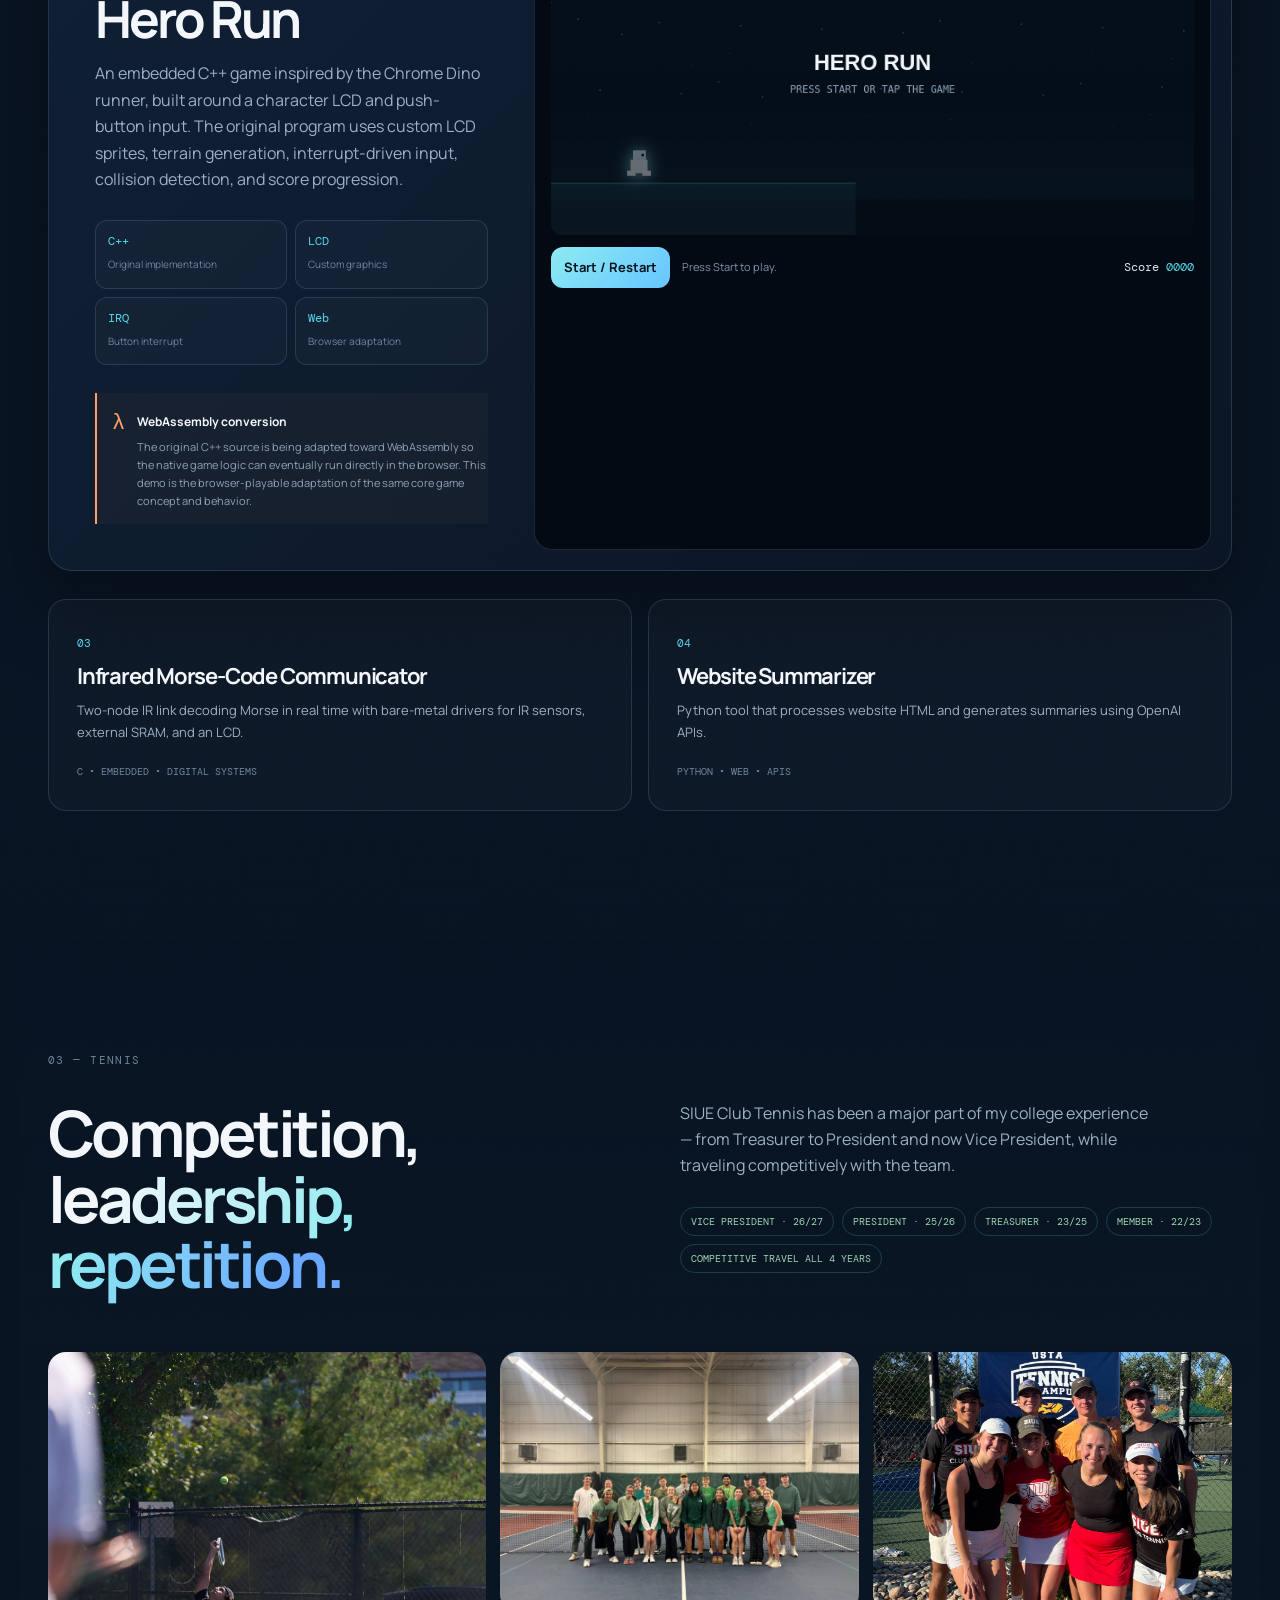
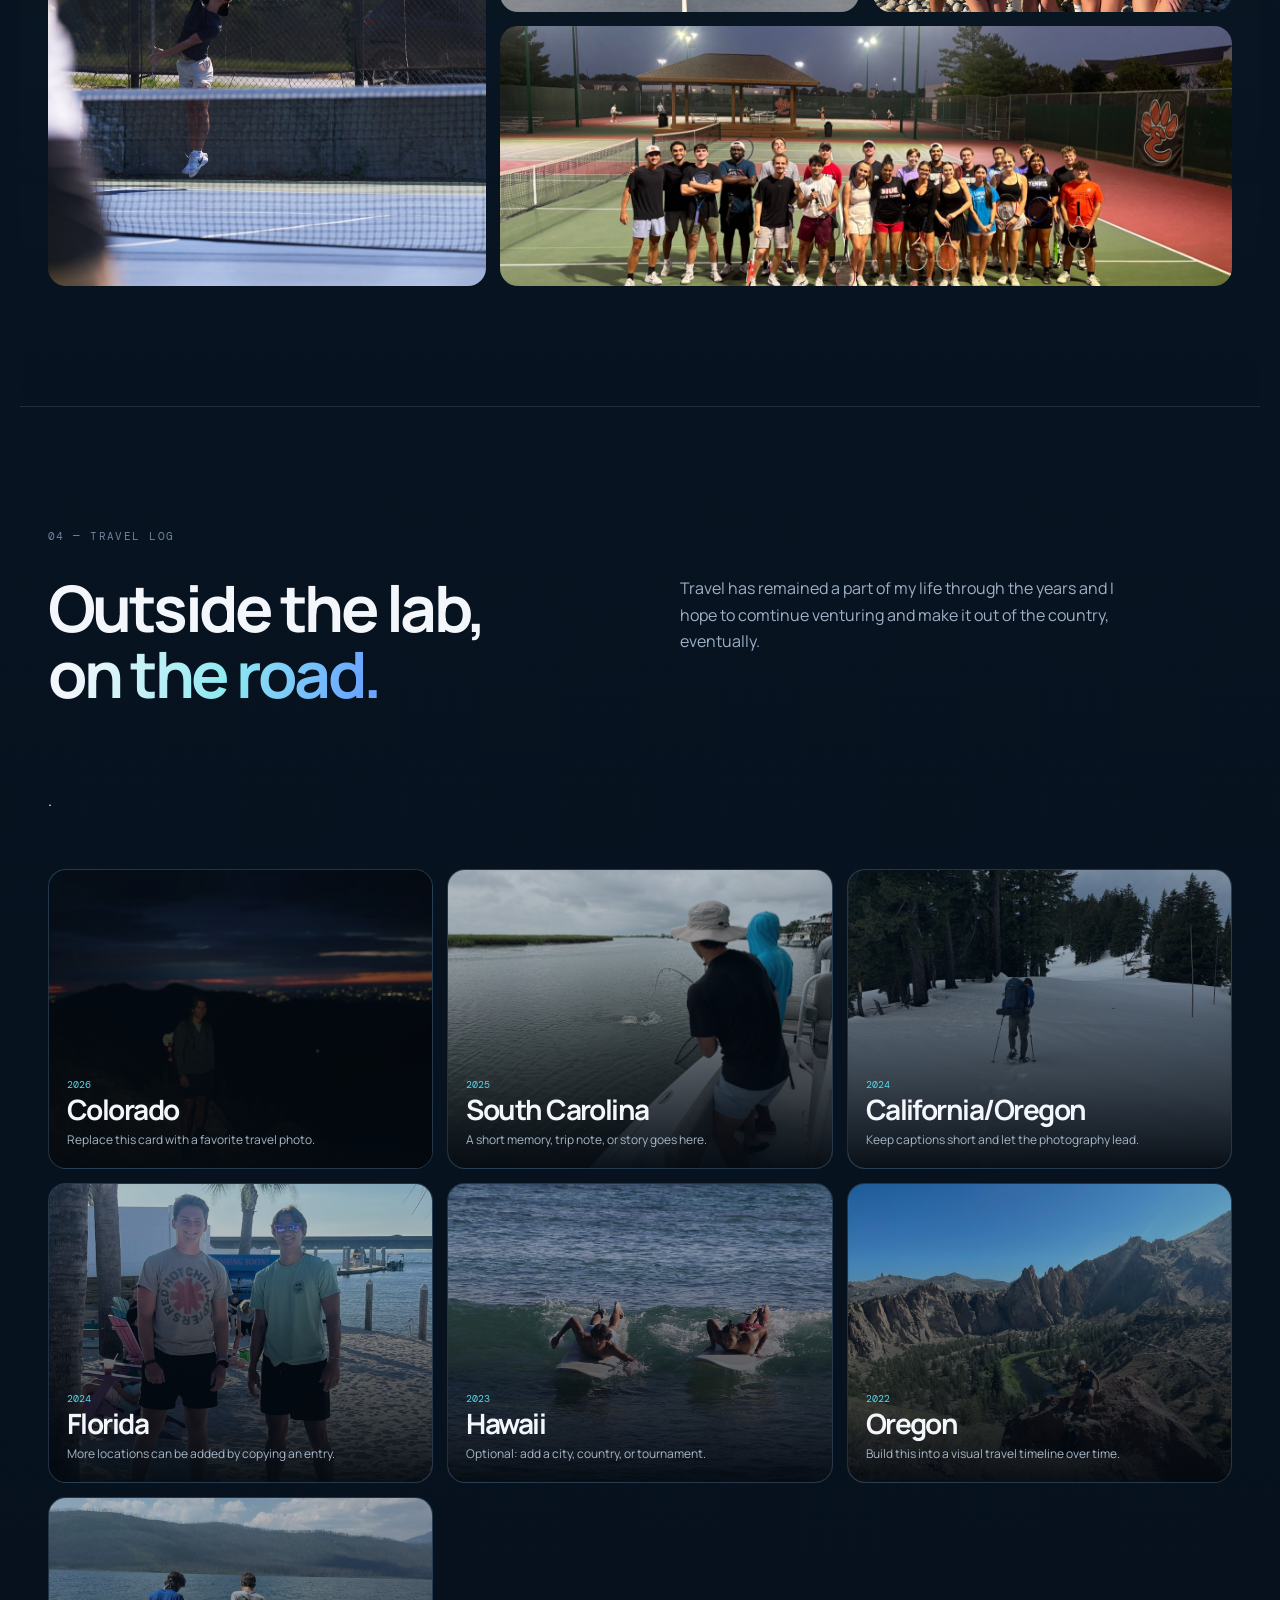
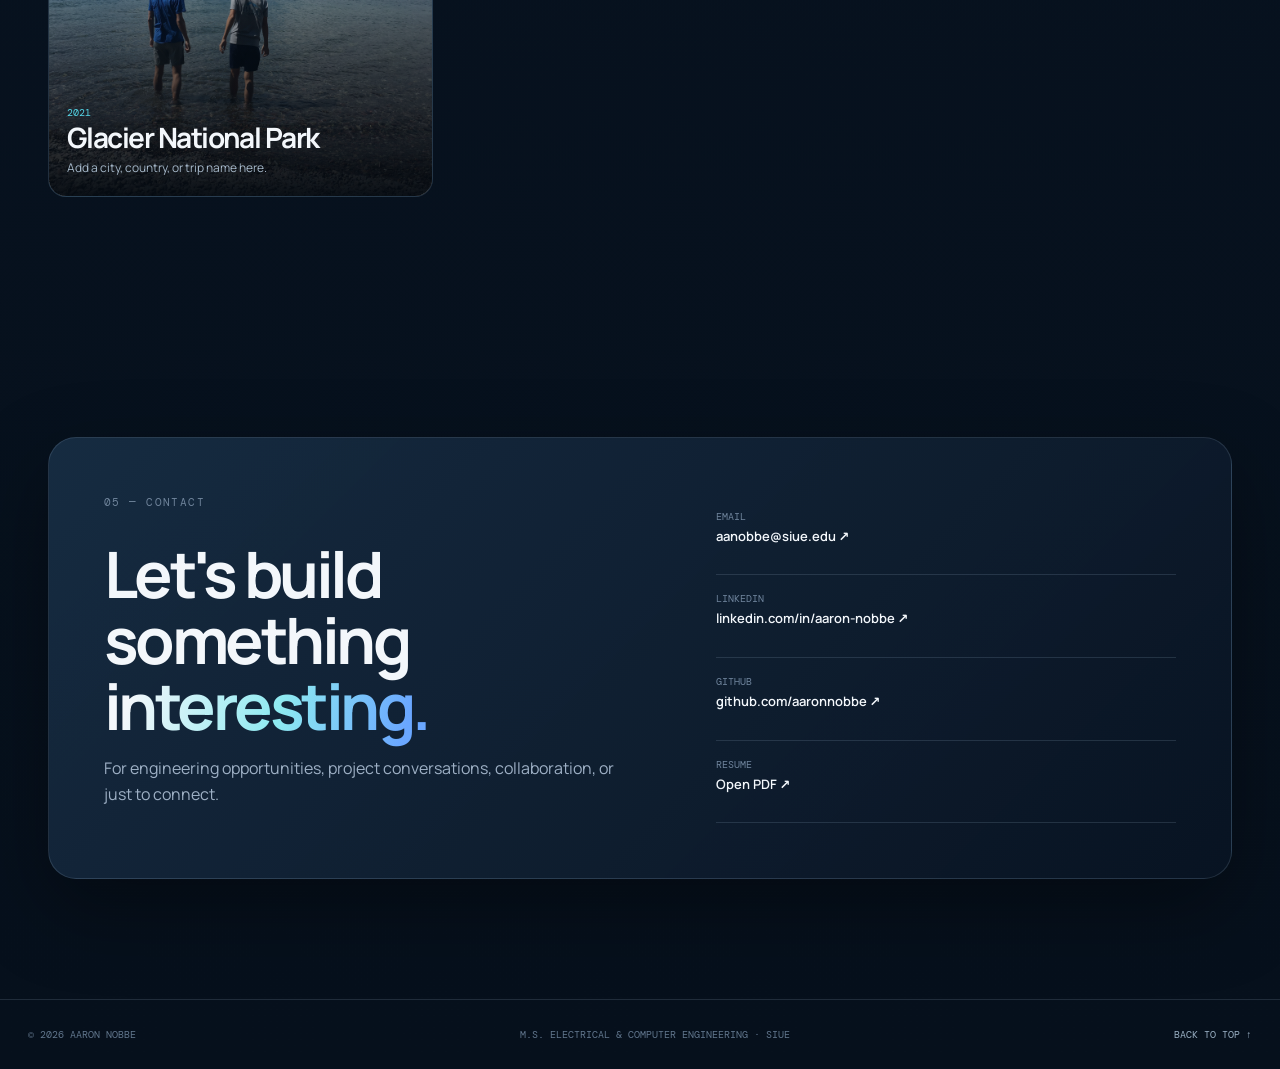
==== commit aa6645b2: "Update index.html" ====
--- a/index.html
+++ b/index.html
@@ -106,7 +106,7 @@
         <div>
           <h2>Technical work,<br><span class="gradient-text">made visible.</span></h2>
         </div>
-        <p>Two projects get the full case-study treatment. Additional work is listed below for context.</p>
+        <p>Below are just a few of my projects completed during my time at SIUE</p>
       </div>
 
       <!--
@@ -221,7 +221,7 @@
         <div><h2>Competition,<br><span class="gradient-text">leadership, repetition.</span></h2></div>
         <div>
           <p>SIUE Club Tennis has been a major part of my college experience — from Treasurer to President and now Vice President, while traveling competitively with the team.</p>
-          <div class="role-pills"><span>Vice President · 26/27</span><span>President · 25/26</span><span>Competitive Travel</span></div>
+          <div class="role-pills"><span>Vice President · 26/27</span><span>President · 25/26</span><span>Treasurer · 23/25</span><span>Member · 22/23</span><span>Competitive Travel All 4 Years</span></div>
         </div>
       </div>
       <div class="photo-grid tennis-grid">
@@ -236,7 +236,7 @@
       <div class="section-label">04 — TRAVEL LOG</div>
       <div class="travel-intro">
         <div><h2>Outside the lab,<br><span class="gradient-text">on the road.</span></h2></div>
-        <p>A simple visual travel journal. Drop in your best photos, add the location and year in <code>script.js</code>, and the cards will render automatically.</p>
+        <p> Travel has remained a part of my life through the years and I hope to comtinue venturing and make it out of the country, eventually.</p>.</p>
       </div>
       <div class="travel-grid" id="travelGrid"></div>
     </section>
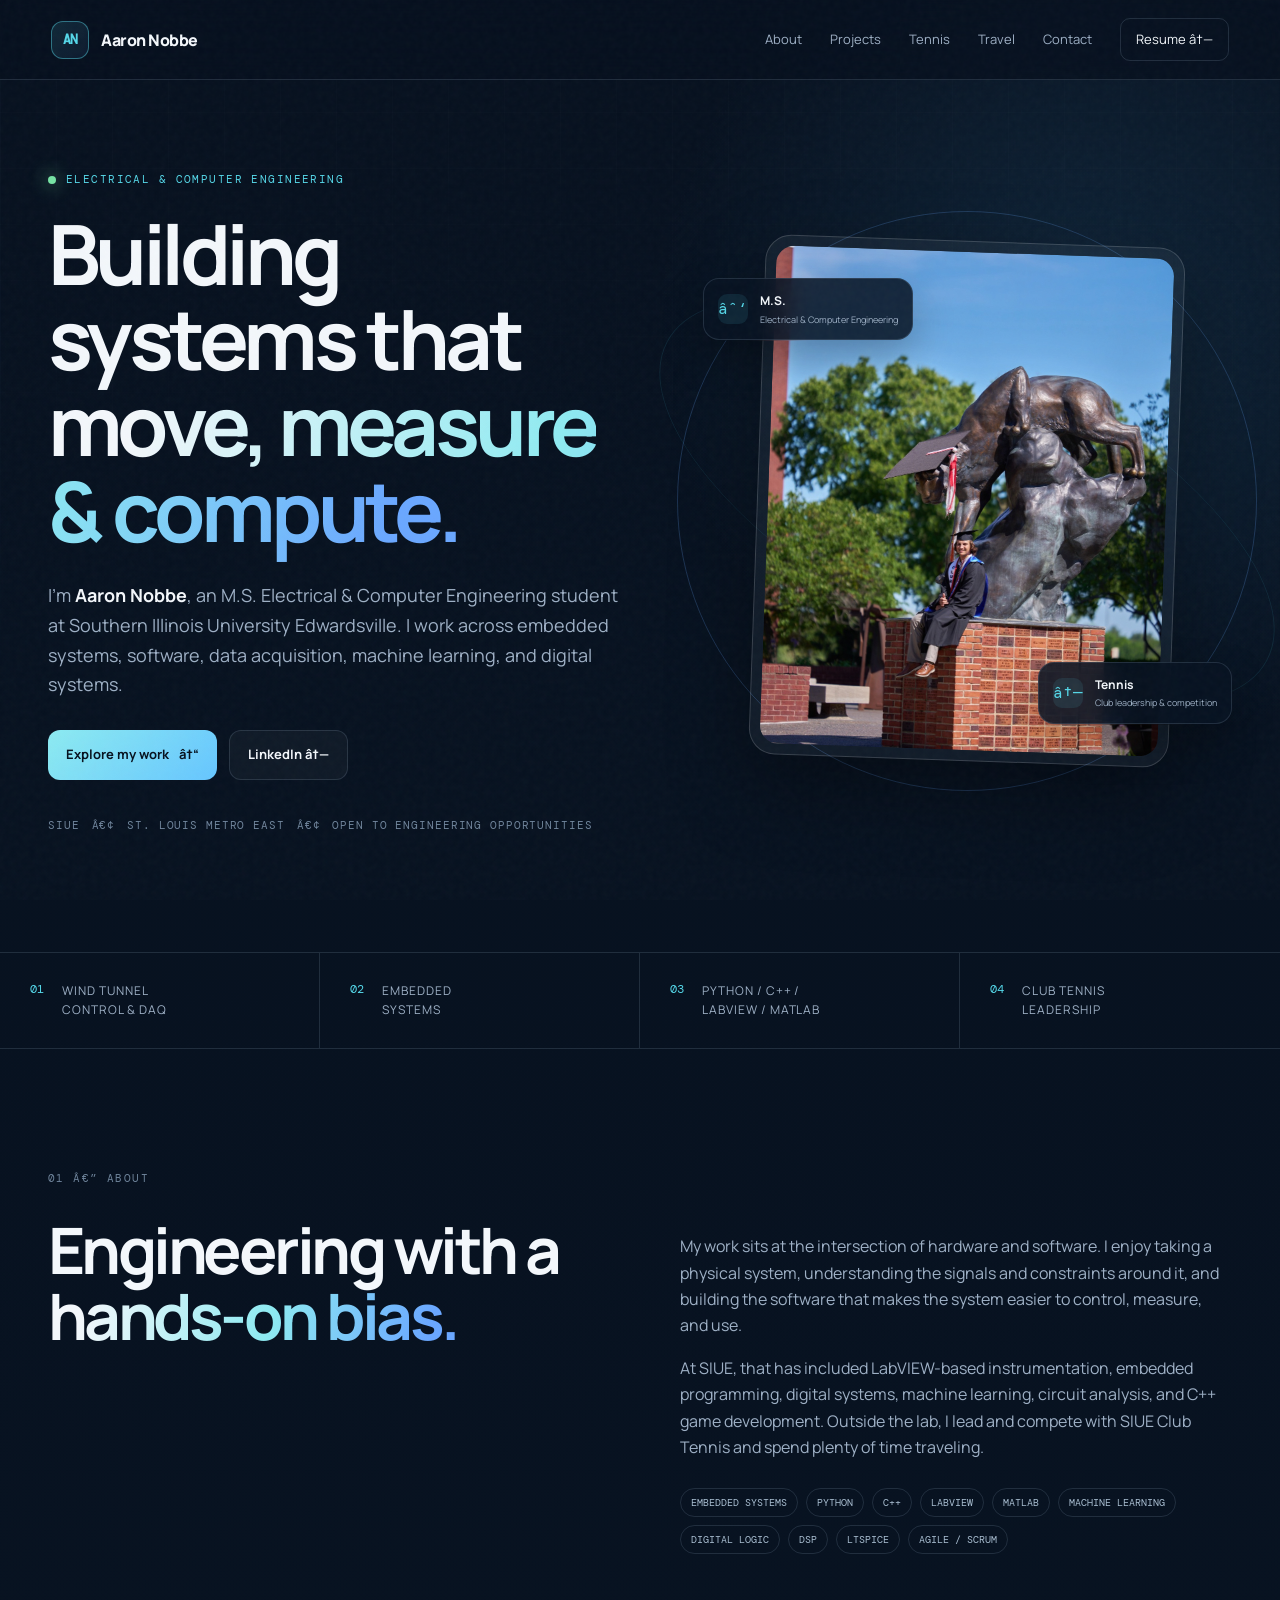
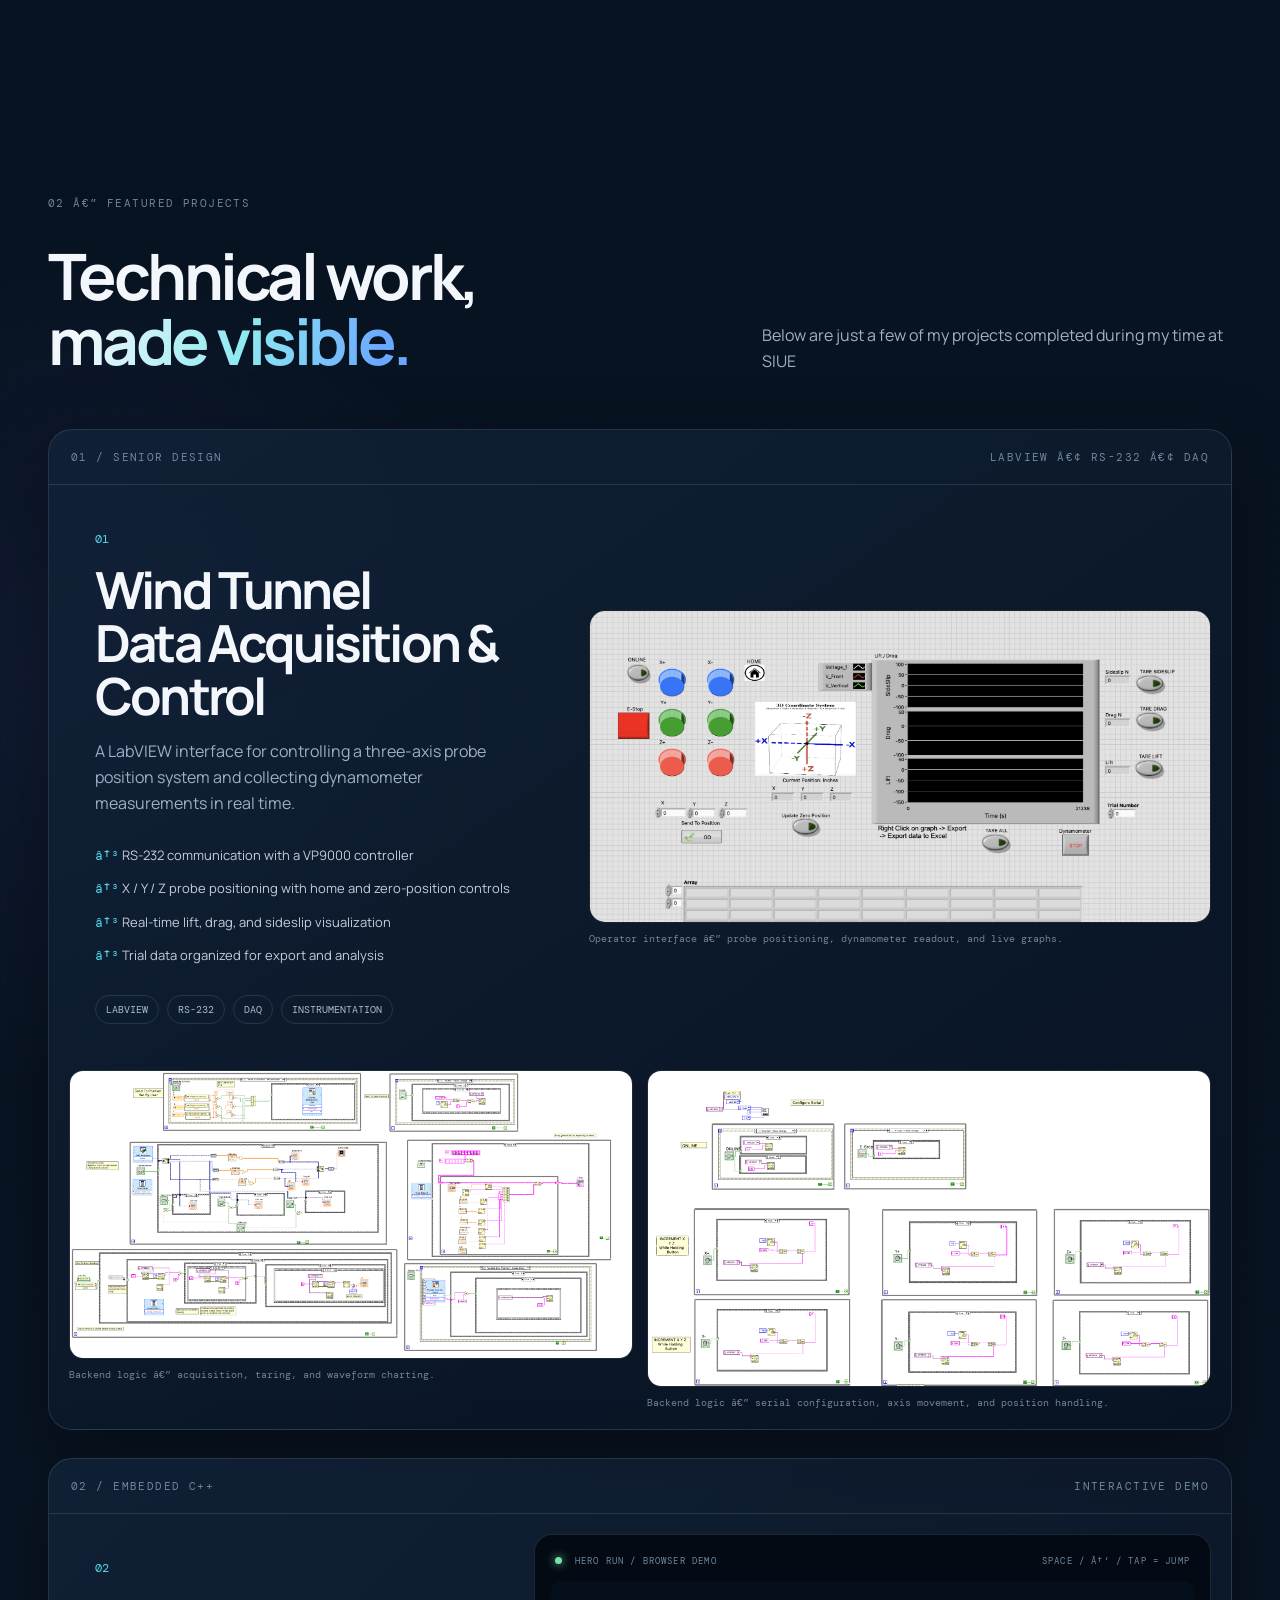
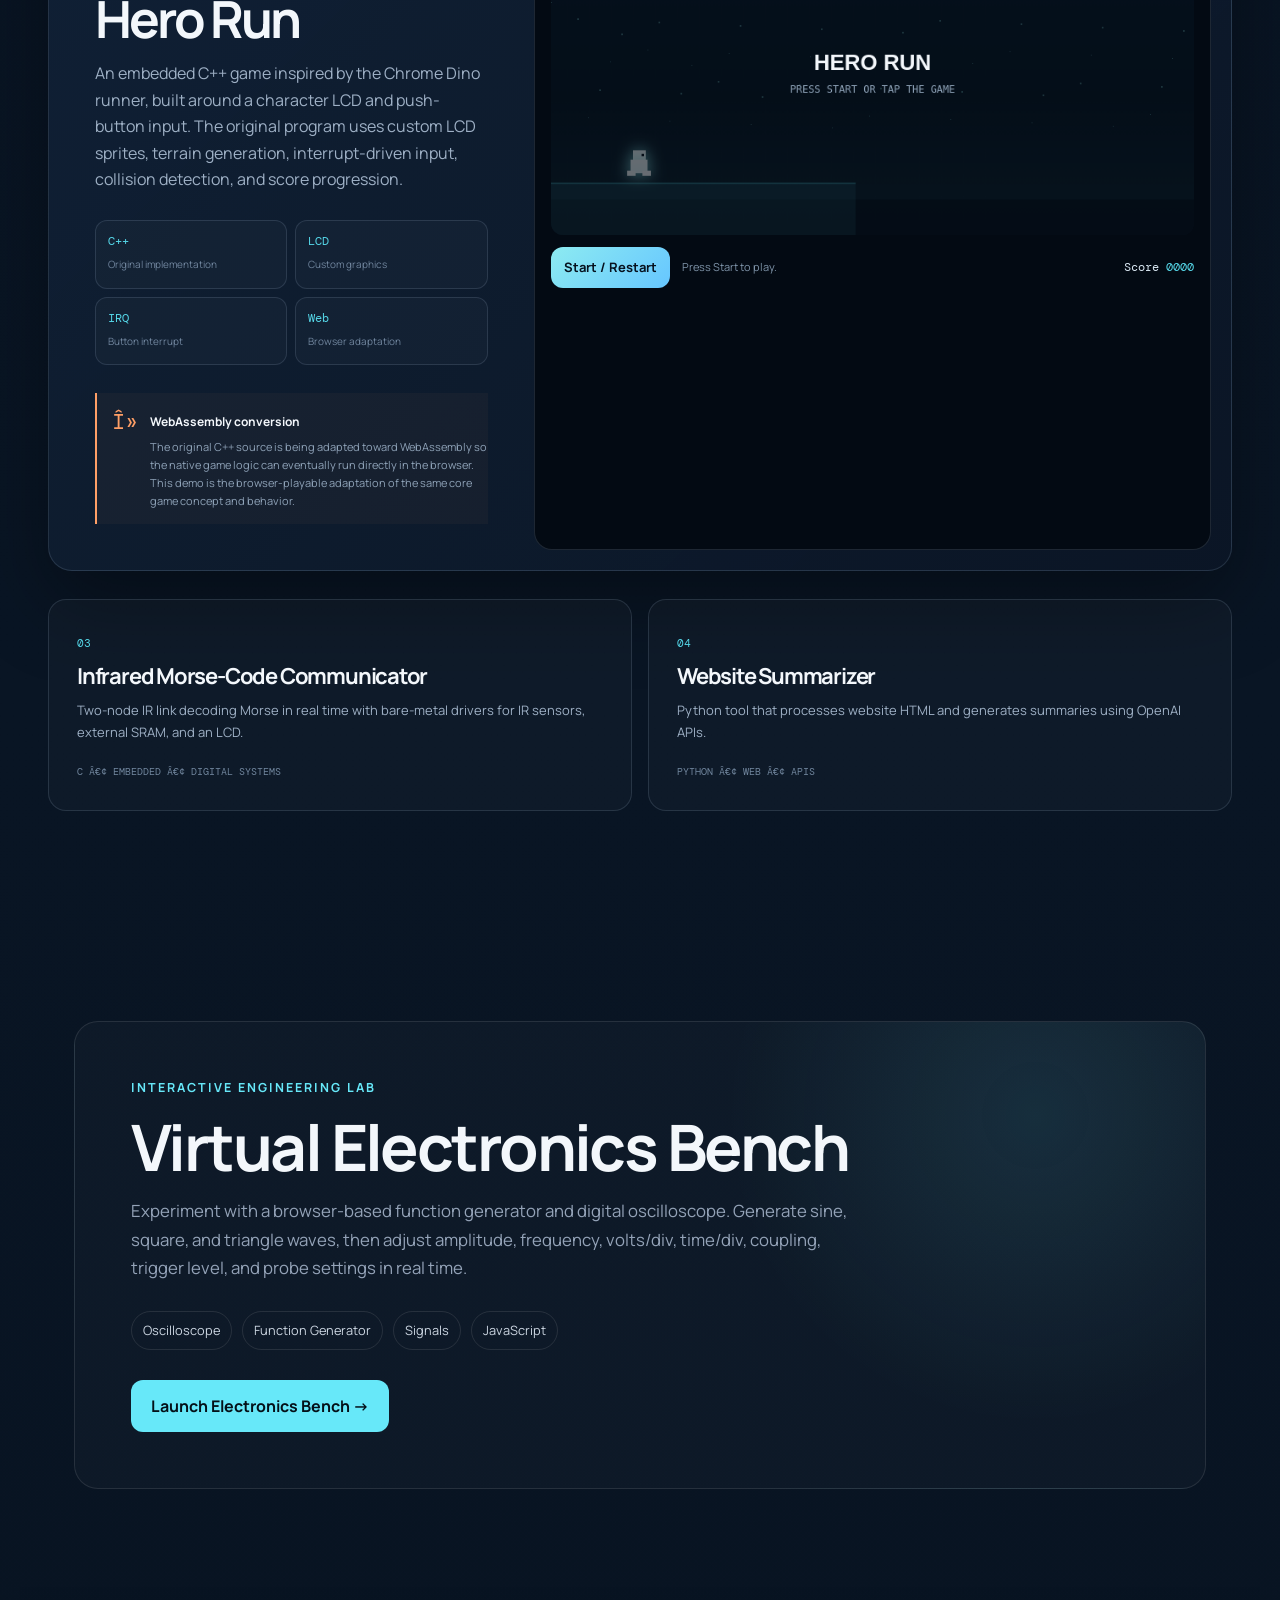
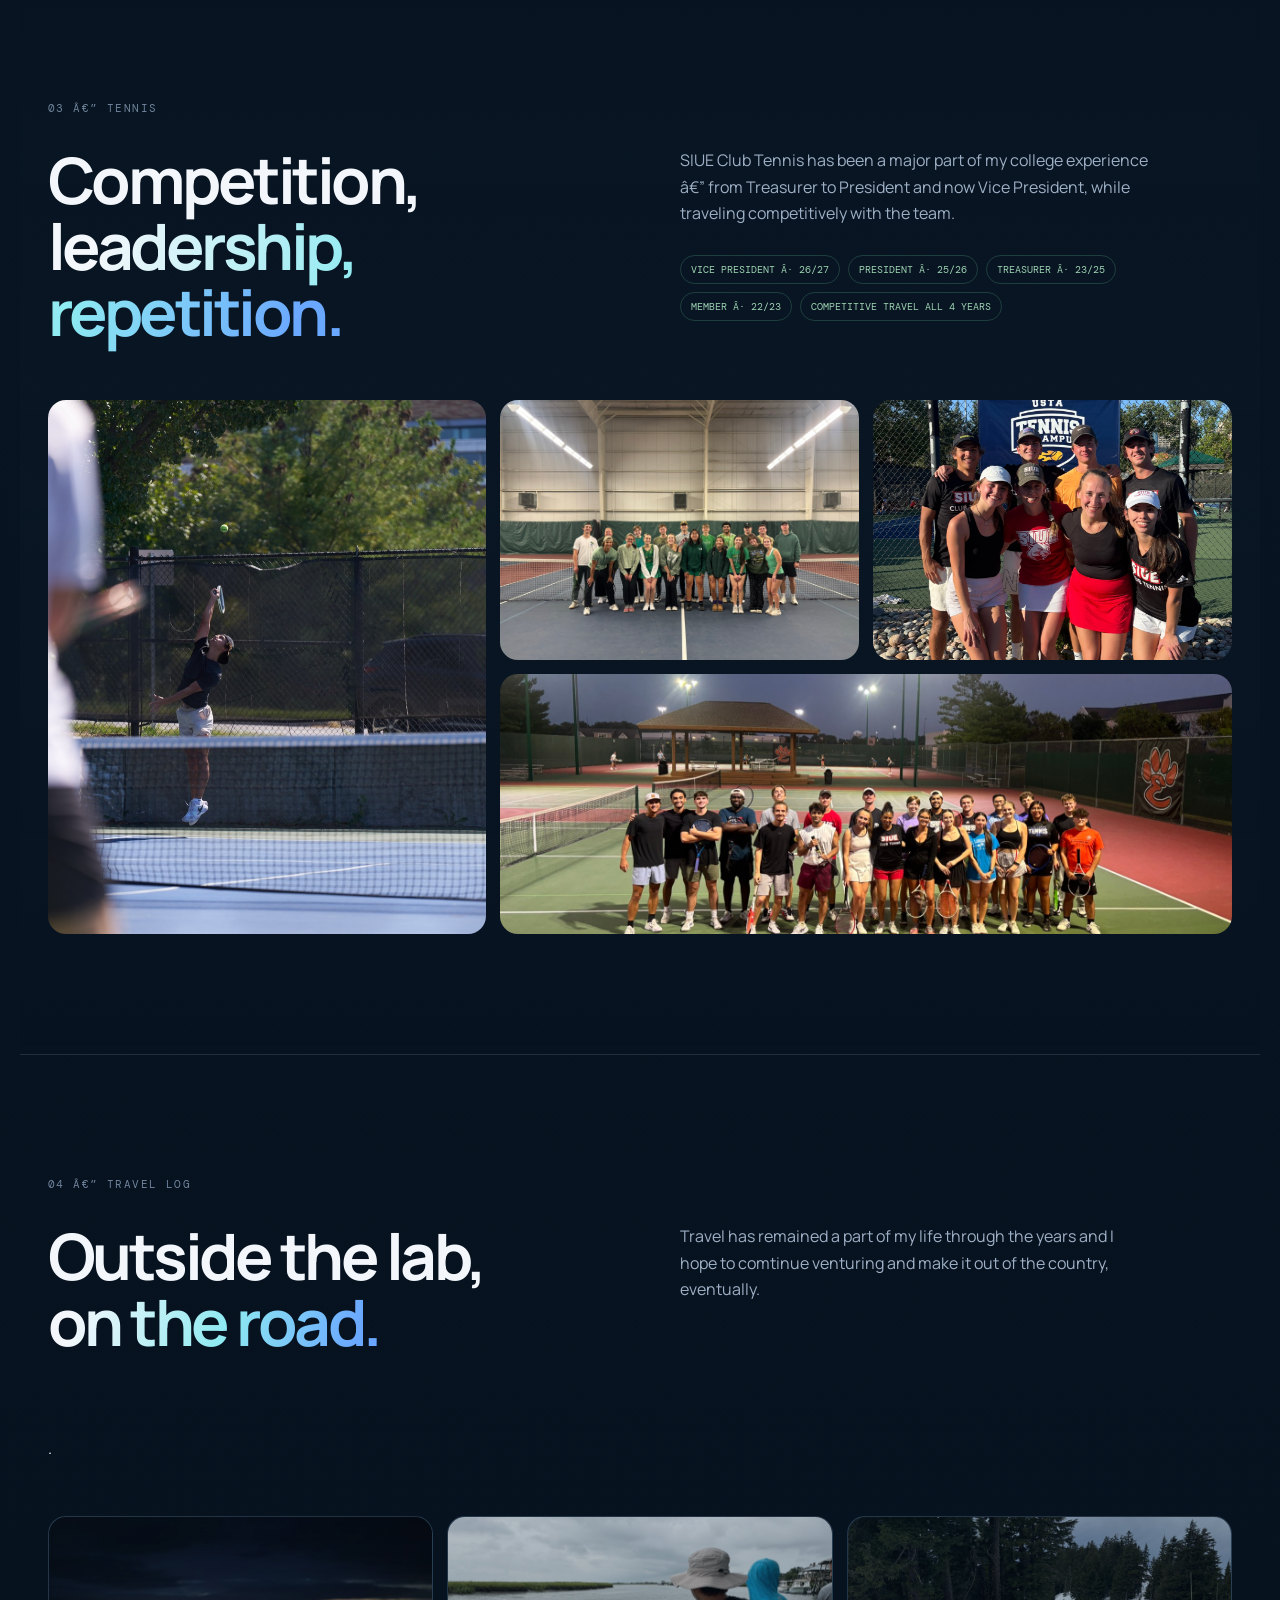
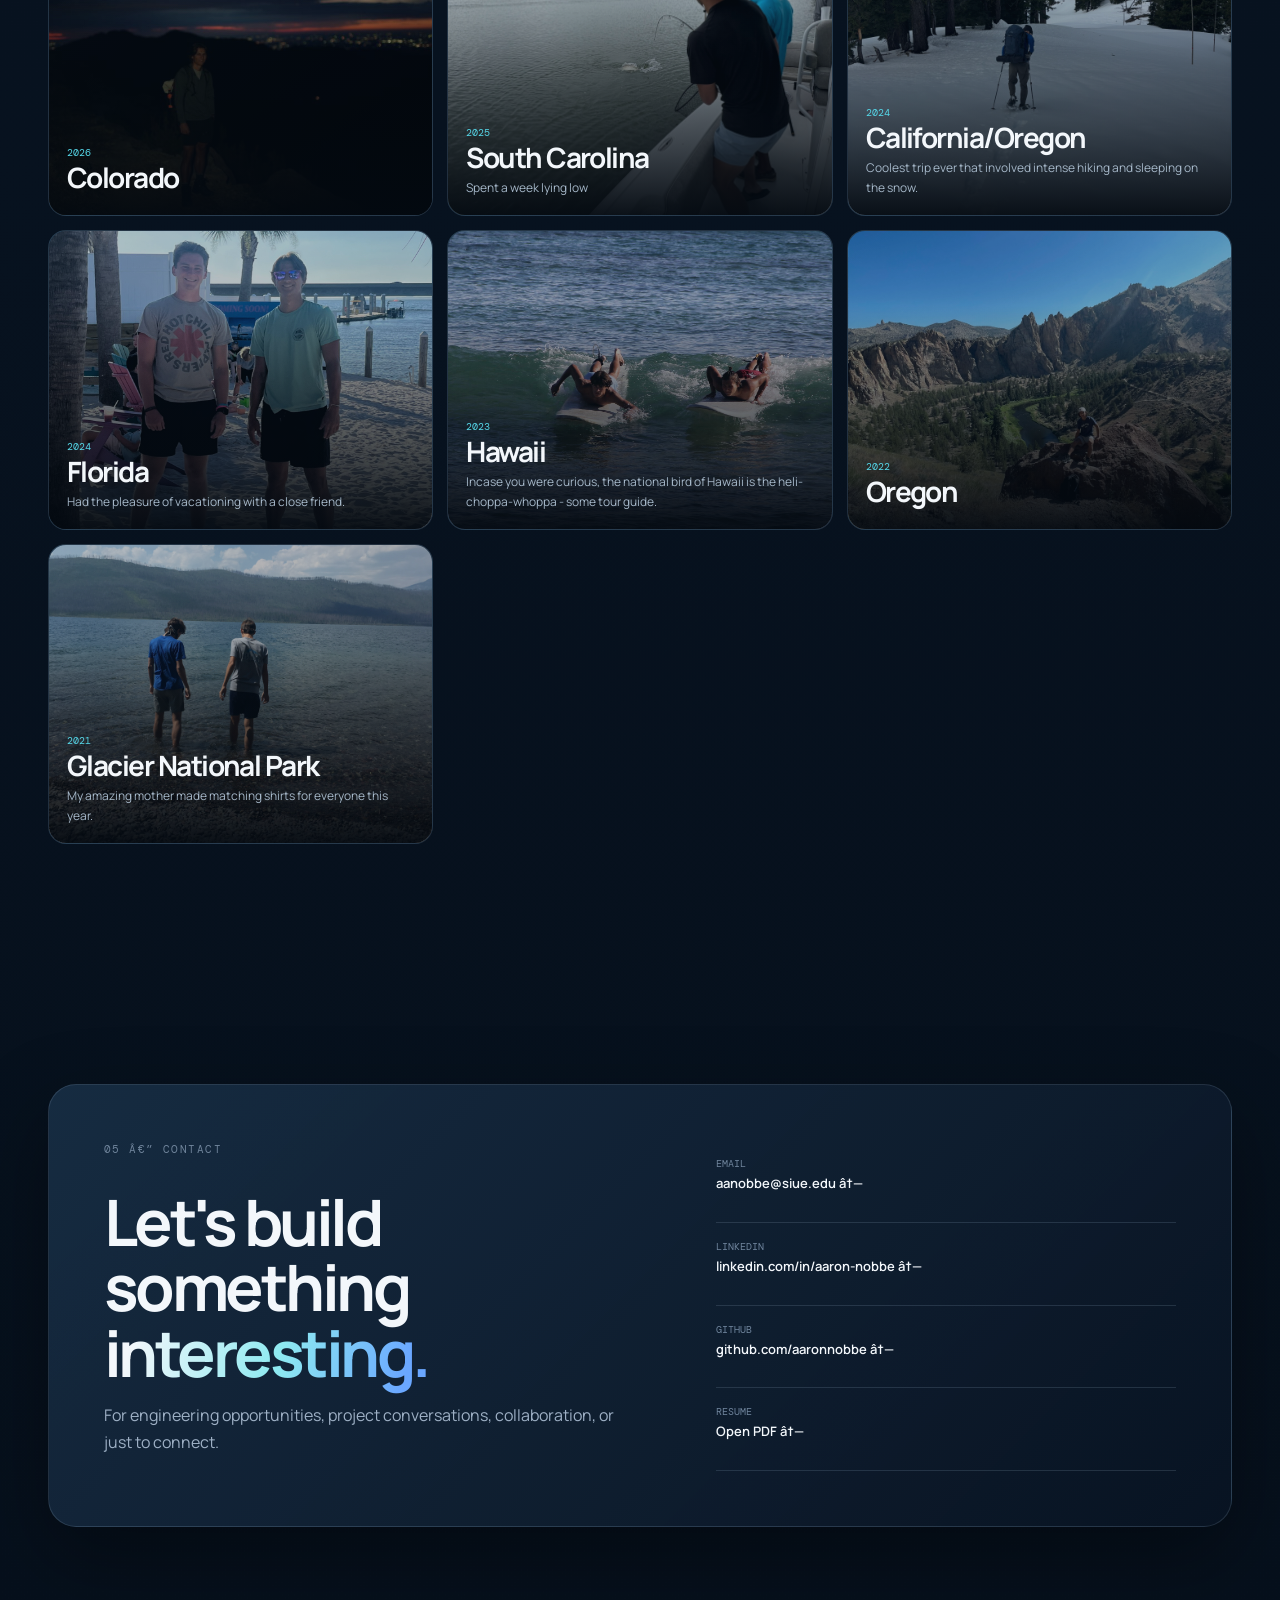
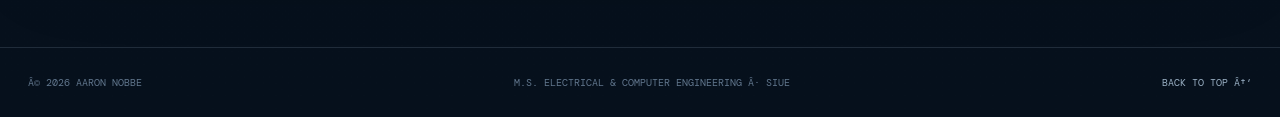
==== commit 6d915590: "Add virtual electronics bench" ====
--- a/index.html
+++ b/index.html
@@ -1,9 +1,9 @@
-<!DOCTYPE html>
+﻿<!DOCTYPE html>
 <html lang="en">
 <head>
   <meta charset="UTF-8">
   <meta name="viewport" content="width=device-width, initial-scale=1.0">
-  <meta name="description" content="Aaron Nobbe — M.S. Electrical & Computer Engineering portfolio. Engineering projects, tennis, travel, and interactive work.">
+  <meta name="description" content="Aaron Nobbe â€” M.S. Electrical & Computer Engineering portfolio. Engineering projects, tennis, travel, and interactive work.">
   <meta name="theme-color" content="#07111f">
   <title>Aaron Nobbe | Electrical & Computer Engineering</title>
   <link rel="preconnect" href="https://fonts.googleapis.com">
@@ -19,14 +19,14 @@
       <span class="brand-mark">AN</span>
       <span>Aaron Nobbe</span>
     </a>
-    <button class="menu-toggle" aria-label="Open navigation" aria-expanded="false">☰</button>
+    <button class="menu-toggle" aria-label="Open navigation" aria-expanded="false">â˜°</button>
     <nav class="nav" aria-label="Primary navigation">
       <a href="#about">About</a>
       <a href="#projects">Projects</a>
       <a href="#tennis">Tennis</a>
       <a href="#travel">Travel</a>
       <a href="#contact">Contact</a>
-      <a class="nav-resume" href="assets/Aaron_Nobbe_Resume.pdf" target="_blank" rel="noopener">Resume ↗</a>
+      <a class="nav-resume" href="assets/Aaron_Nobbe_Resume.pdf" target="_blank" rel="noopener">Resume â†—</a>
     </nav>
   </header>
 
@@ -41,11 +41,11 @@
           data acquisition, machine learning, and digital systems.
         </p>
         <div class="hero-actions">
-          <a class="button button-primary" href="#projects">Explore my work <span>↓</span></a>
-          <a class="button button-ghost" href="https://www.linkedin.com/in/aaron-nobbe/" target="_blank" rel="noopener">LinkedIn ↗</a>
+          <a class="button button-primary" href="#projects">Explore my work <span>â†“</span></a>
+          <a class="button button-ghost" href="https://www.linkedin.com/in/aaron-nobbe/" target="_blank" rel="noopener">LinkedIn â†—</a>
         </div>
         <div class="hero-meta">
-          <span>SIUE</span><span>•</span><span>St. Louis Metro East</span><span>•</span><span>Open to engineering opportunities</span>
+          <span>SIUE</span><span>â€¢</span><span>St. Louis Metro East</span><span>â€¢</span><span>Open to engineering opportunities</span>
         </div>
       </div>
 
@@ -56,11 +56,11 @@
           <img src="assets/profile.jpg" alt="Portrait of Aaron Nobbe">
         </div>
         <div class="floating-chip chip-degree">
-          <span class="chip-icon">∑</span>
+          <span class="chip-icon">âˆ‘</span>
           <div><b>M.S.</b><small>Electrical & Computer Engineering</small></div>
         </div>
         <div class="floating-chip chip-sport">
-          <span class="chip-icon">↗</span>
+          <span class="chip-icon">â†—</span>
           <div><b>Tennis</b><small>Club leadership & competition</small></div>
         </div>
       </div>
@@ -74,7 +74,7 @@
     </section>
 
     <section class="section-pad about" id="about">
-      <div class="section-label">01 — ABOUT</div>
+      <div class="section-label">01 â€” ABOUT</div>
       <div class="about-grid">
         <div>
           <h2>Engineering with a<br><span class="gradient-text">hands-on bias.</span></h2>
@@ -101,7 +101,7 @@
     </section>
 
     <section class="section-pad projects" id="projects">
-      <div class="section-label">02 — FEATURED PROJECTS</div>
+      <div class="section-label">02 â€” FEATURED PROJECTS</div>
       <div class="section-heading">
         <div>
           <h2>Technical work,<br><span class="gradient-text">made visible.</span></h2>
@@ -118,7 +118,7 @@
         project-card / project-grid layout styles from styles.css.
       -->
       <article class="project-card wind-card">
-        <div class="project-topline"><span>01 / SENIOR DESIGN</span><span>LABVIEW • RS-232 • DAQ</span></div>
+        <div class="project-topline"><span>01 / SENIOR DESIGN</span><span>LABVIEW â€¢ RS-232 â€¢ DAQ</span></div>
         <div class="project-grid">
           <div class="project-copy">
             <div class="project-number">01</div>
@@ -128,23 +128,23 @@
               dynamometer measurements in real time.
             </p>
             <ul class="feature-list">
-              <li><span>↳</span> RS-232 communication with a VP9000 controller</li>
-              <li><span>↳</span> X / Y / Z probe positioning with home and zero-position controls</li>
-              <li><span>↳</span> Real-time lift, drag, and sideslip visualization</li>
-              <li><span>↳</span> Trial data organized for export and analysis</li>
+              <li><span>â†³</span> RS-232 communication with a VP9000 controller</li>
+              <li><span>â†³</span> X / Y / Z probe positioning with home and zero-position controls</li>
+              <li><span>â†³</span> Real-time lift, drag, and sideslip visualization</li>
+              <li><span>â†³</span> Trial data organized for export and analysis</li>
             </ul>
             <div class="tech-row"><span>LabVIEW</span><span>RS-232</span><span>DAQ</span><span>Instrumentation</span></div>
           </div>
           <div class="project-media">
             <figure class="media-main">
               <img src="assets/wind-tunnel-interface.png" alt="Wind tunnel LabVIEW control interface" loading="lazy">
-              <figcaption>Operator interface — probe positioning, dynamometer readout, and live graphs.</figcaption>
+              <figcaption>Operator interface â€” probe positioning, dynamometer readout, and live graphs.</figcaption>
             </figure>
           </div>
         </div>
         <div class="backend-gallery">
-          <figure><img src="assets/wind-tunnel-backend.png" alt="Wind tunnel LabVIEW backend block diagram" loading="lazy"><figcaption>Backend logic — acquisition, taring, and waveform charting.</figcaption></figure>
-          <figure><img src="assets/wind-tunnel-backend-2.png" alt="Wind tunnel LabVIEW backend block diagram showing serial and axis controls" loading="lazy"><figcaption>Backend logic — serial configuration, axis movement, and position handling.</figcaption></figure>
+          <figure><img src="assets/wind-tunnel-backend.png" alt="Wind tunnel LabVIEW backend block diagram" loading="lazy"><figcaption>Backend logic â€” acquisition, taring, and waveform charting.</figcaption></figure>
+          <figure><img src="assets/wind-tunnel-backend-2.png" alt="Wind tunnel LabVIEW backend block diagram showing serial and axis controls" loading="lazy"><figcaption>Backend logic â€” serial configuration, axis movement, and position handling.</figcaption></figure>
         </div>
       </article>
 
@@ -166,7 +166,7 @@
               <div><b>Web</b><span>Browser adaptation</span></div>
             </div>
             <div class="wasm-note">
-              <span class="note-icon">λ</span>
+              <span class="note-icon">Î»</span>
               <div>
                 <b>WebAssembly conversion</b>
                 <p>The original C++ source is being adapted toward WebAssembly so the native game
@@ -178,7 +178,7 @@
           <div class="game-panel">
             <div class="game-header">
               <div><span class="live-dot"></span> HERO RUN / BROWSER DEMO</div>
-              <div>SPACE / ↑ / TAP = JUMP</div>
+              <div>SPACE / â†‘ / TAP = JUMP</div>
             </div>
             <canvas id="gameCanvas" width="760" height="300" aria-label="Playable Hero Run game"></canvas>
             <div class="game-controls">
@@ -194,12 +194,12 @@
         <div class="mini-project">
           <span>03</span><h4>Infrared Morse-Code Communicator</h4>
           <p>Two-node IR link decoding Morse in real time with bare-metal drivers for IR sensors, external SRAM, and an LCD.</p>
-          <em>C • Embedded • Digital Systems</em>
+          <em>C â€¢ Embedded â€¢ Digital Systems</em>
         </div>
         <div class="mini-project">
           <span>04</span><h4>Website Summarizer</h4>
           <p>Python tool that processes website HTML and generates summaries using OpenAI APIs.</p>
-          <em>Python • Web • APIs</em>
+          <em>Python â€¢ Web â€¢ APIs</em>
         </div>
         <!--
           TO ADD ANOTHER SMALLER PROJECT: copy a .mini-project block
@@ -209,19 +209,91 @@
           <div class="mini-project">
             <span>05</span><h4>Project Title</h4>
             <p>One or two sentences describing what it does.</p>
-            <em>Tag • Tag • Tag</em>
+            <em>Tag â€¢ Tag â€¢ Tag</em>
           </div>
         -->
       </div>
     </section>
 
+<section id="ece-playground" style="
+  max-width: 1180px;
+  margin: 90px auto;
+  padding: 0 24px;
+">
+  <div style="
+    border: 1px solid rgba(255,255,255,.10);
+    border-radius: 24px;
+    padding: clamp(28px,5vw,56px);
+    background:
+      radial-gradient(circle at 85% 20%, rgba(103,232,249,.10), transparent 30%),
+      rgba(255,255,255,.025);
+    overflow: hidden;
+  ">
+    <div style="
+      font-size: .78rem;
+      letter-spacing: .16em;
+      text-transform: uppercase;
+      color: #67e8f9;
+      font-weight: 700;
+      margin-bottom: 16px;
+    ">
+      Interactive Engineering Lab
+    </div>
+
+    <h2 style="
+      margin: 0 0 18px;
+      font-size: clamp(2rem,5vw,4rem);
+      line-height: 1;
+      letter-spacing: -.04em;
+    ">
+      Virtual Electronics Bench
+    </h2>
+
+    <p style="
+      max-width: 720px;
+      margin: 0 0 28px;
+      color: #94a3b8;
+      font-size: 1.05rem;
+      line-height: 1.7;
+    ">
+      Experiment with a browser-based function generator and digital oscilloscope.
+      Generate sine, square, and triangle waves, then adjust amplitude, frequency,
+      volts/div, time/div, coupling, trigger level, and probe settings in real time.
+    </p>
+
+    <div style="
+      display: flex;
+      flex-wrap: wrap;
+      gap: 10px;
+      margin-bottom: 30px;
+    ">
+      <span style="padding:8px 11px;border:1px solid rgba(255,255,255,.10);border-radius:999px;color:#cbd5e1;font-size:.8rem;">Oscilloscope</span>
+      <span style="padding:8px 11px;border:1px solid rgba(255,255,255,.10);border-radius:999px;color:#cbd5e1;font-size:.8rem;">Function Generator</span>
+      <span style="padding:8px 11px;border:1px solid rgba(255,255,255,.10);border-radius:999px;color:#cbd5e1;font-size:.8rem;">Signals</span>
+      <span style="padding:8px 11px;border:1px solid rgba(255,255,255,.10);border-radius:999px;color:#cbd5e1;font-size:.8rem;">JavaScript</span>
+    </div>
+
+    <a href="ece-playground.html" style="
+      display: inline-block;
+      padding: 13px 20px;
+      border-radius: 12px;
+      background: #67e8f9;
+      color: #041018;
+      text-decoration: none;
+      font-weight: 700;
+    ">
+      Launch Electronics Bench →
+    </a>
+  </div>
+</section>
+
     <section class="section-pad tennis" id="tennis">
-      <div class="section-label">03 — TENNIS</div>
+      <div class="section-label">03 â€” TENNIS</div>
       <div class="split-title">
         <div><h2>Competition,<br><span class="gradient-text">leadership, repetition.</span></h2></div>
         <div>
-          <p>SIUE Club Tennis has been a major part of my college experience — from Treasurer to President and now Vice President, while traveling competitively with the team.</p>
-          <div class="role-pills"><span>Vice President · 26/27</span><span>President · 25/26</span><span>Treasurer · 23/25</span><span>Member · 22/23</span><span>Competitive Travel All 4 Years</span></div>
+          <p>SIUE Club Tennis has been a major part of my college experience â€” from Treasurer to President and now Vice President, while traveling competitively with the team.</p>
+          <div class="role-pills"><span>Vice President Â· 26/27</span><span>President Â· 25/26</span><span>Treasurer Â· 23/25</span><span>Member Â· 22/23</span><span>Competitive Travel All 4 Years</span></div>
         </div>
       </div>
       <div class="photo-grid tennis-grid">
@@ -233,7 +305,7 @@
     </section>
 
     <section class="section-pad travel" id="travel">
-      <div class="section-label">04 — TRAVEL LOG</div>
+      <div class="section-label">04 â€” TRAVEL LOG</div>
       <div class="travel-intro">
         <div><h2>Outside the lab,<br><span class="gradient-text">on the road.</span></h2></div>
         <p> Travel has remained a part of my life through the years and I hope to comtinue venturing and make it out of the country, eventually.</p>.</p>
@@ -244,26 +316,30 @@
     <section class="section-pad contact" id="contact">
       <div class="contact-card">
         <div>
-          <div class="section-label">05 — CONTACT</div>
+          <div class="section-label">05 â€” CONTACT</div>
           <h2>Let's build something<br><span class="gradient-text">interesting.</span></h2>
           <p>For engineering opportunities, project conversations, collaboration, or just to connect.</p>
         </div>
         <div class="contact-links">
-          <a href="mailto:aanobbe@siue.edu"><span>Email</span><b>aanobbe@siue.edu ↗</b></a>
-          <a href="https://www.linkedin.com/in/aaron-nobbe/" target="_blank" rel="noopener"><span>LinkedIn</span><b>linkedin.com/in/aaron-nobbe ↗</b></a>
-          <a href="https://github.com/aaronnobbe" target="_blank" rel="noopener"><span>GitHub</span><b>github.com/aaronnobbe ↗</b></a>
-          <a href="assets/Aaron_Nobbe_Resume.pdf" target="_blank" rel="noopener"><span>Resume</span><b>Open PDF ↗</b></a>
-        </div>
-      </div>
-    </section>
-  </main>
+          <a href="mailto:aanobbe@siue.edu"><span>Email</span><b>aanobbe@siue.edu â†—</b></a>
+          <a href="https://www.linkedin.com/in/aaron-nobbe/" target="_blank" rel="noopener"><span>LinkedIn</span><b>linkedin.com/in/aaron-nobbe â†—</b></a>
+          <a href="https://github.com/aaronnobbe" target="_blank" rel="noopener"><span>GitHub</span><b>github.com/aaronnobbe â†—</b></a>
+          <a href="assets/Aaron_Nobbe_Resume.pdf" target="_blank" rel="noopener"><span>Resume</span><b>Open PDF â†—</b></a>
+        </div>
+      </div>
+    </section>
+  
+
+</main>
 
   <footer>
-    <span>© 2026 Aaron Nobbe</span>
-    <span>M.S. Electrical & Computer Engineering · SIUE</span>
-    <a href="#top">Back to top ↑</a>
+    <span>Â© 2026 Aaron Nobbe</span>
+    <span>M.S. Electrical & Computer Engineering Â· SIUE</span>
+    <a href="#top">Back to top â†‘</a>
   </footer>
 
   <script src="script.js"></script>
 </body>
 </html>
+
+
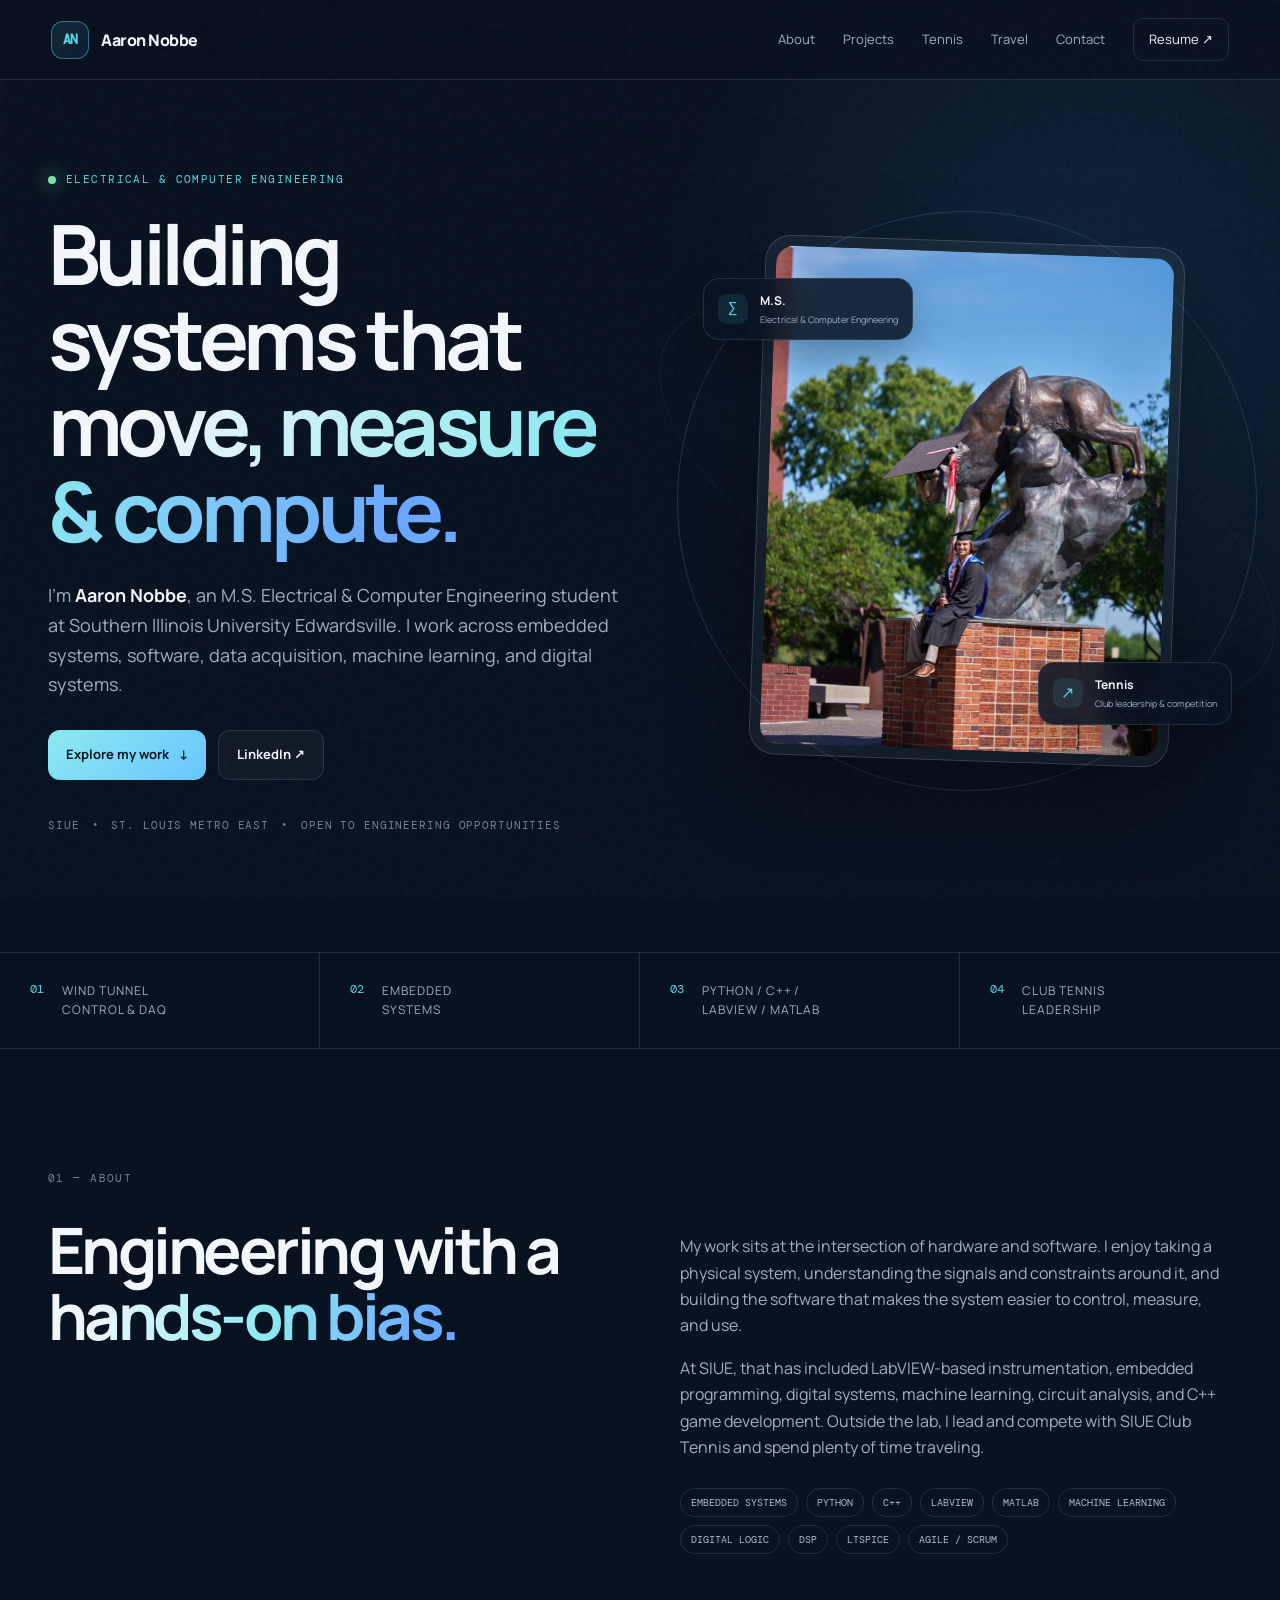
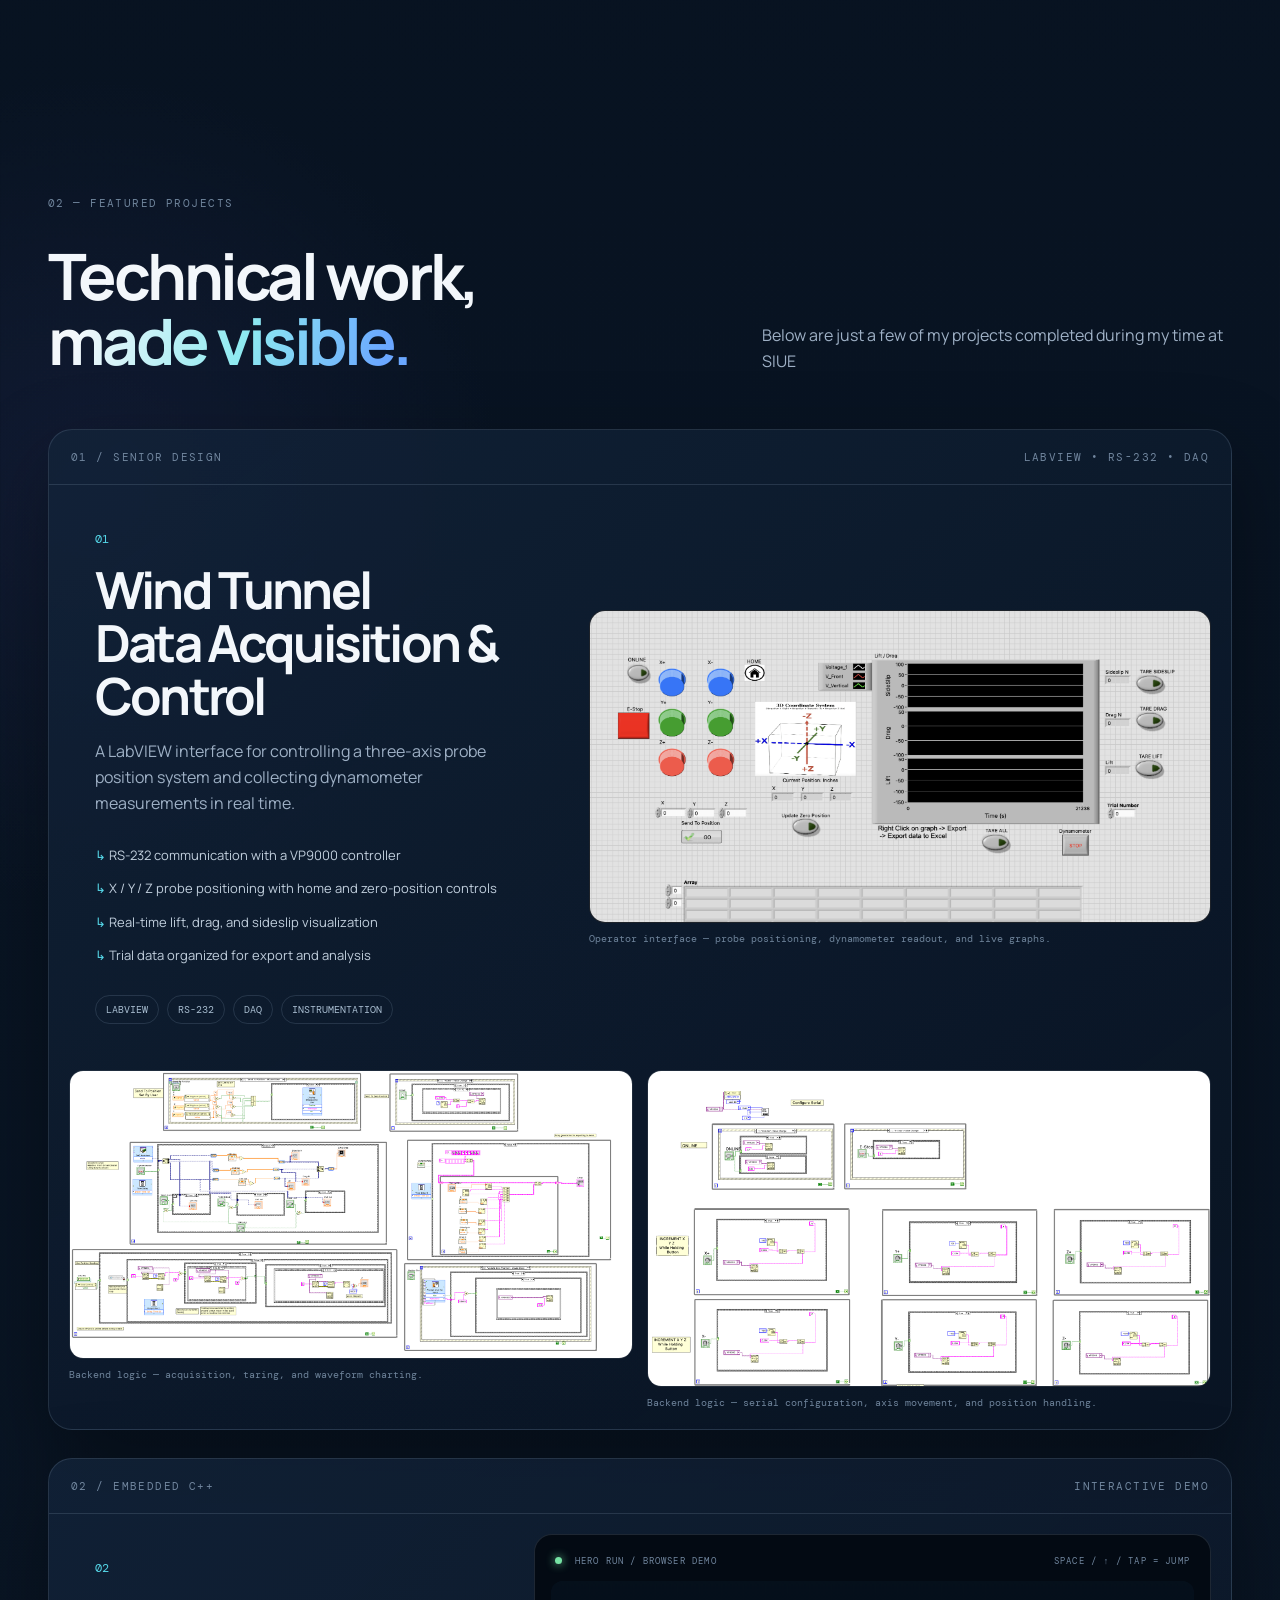
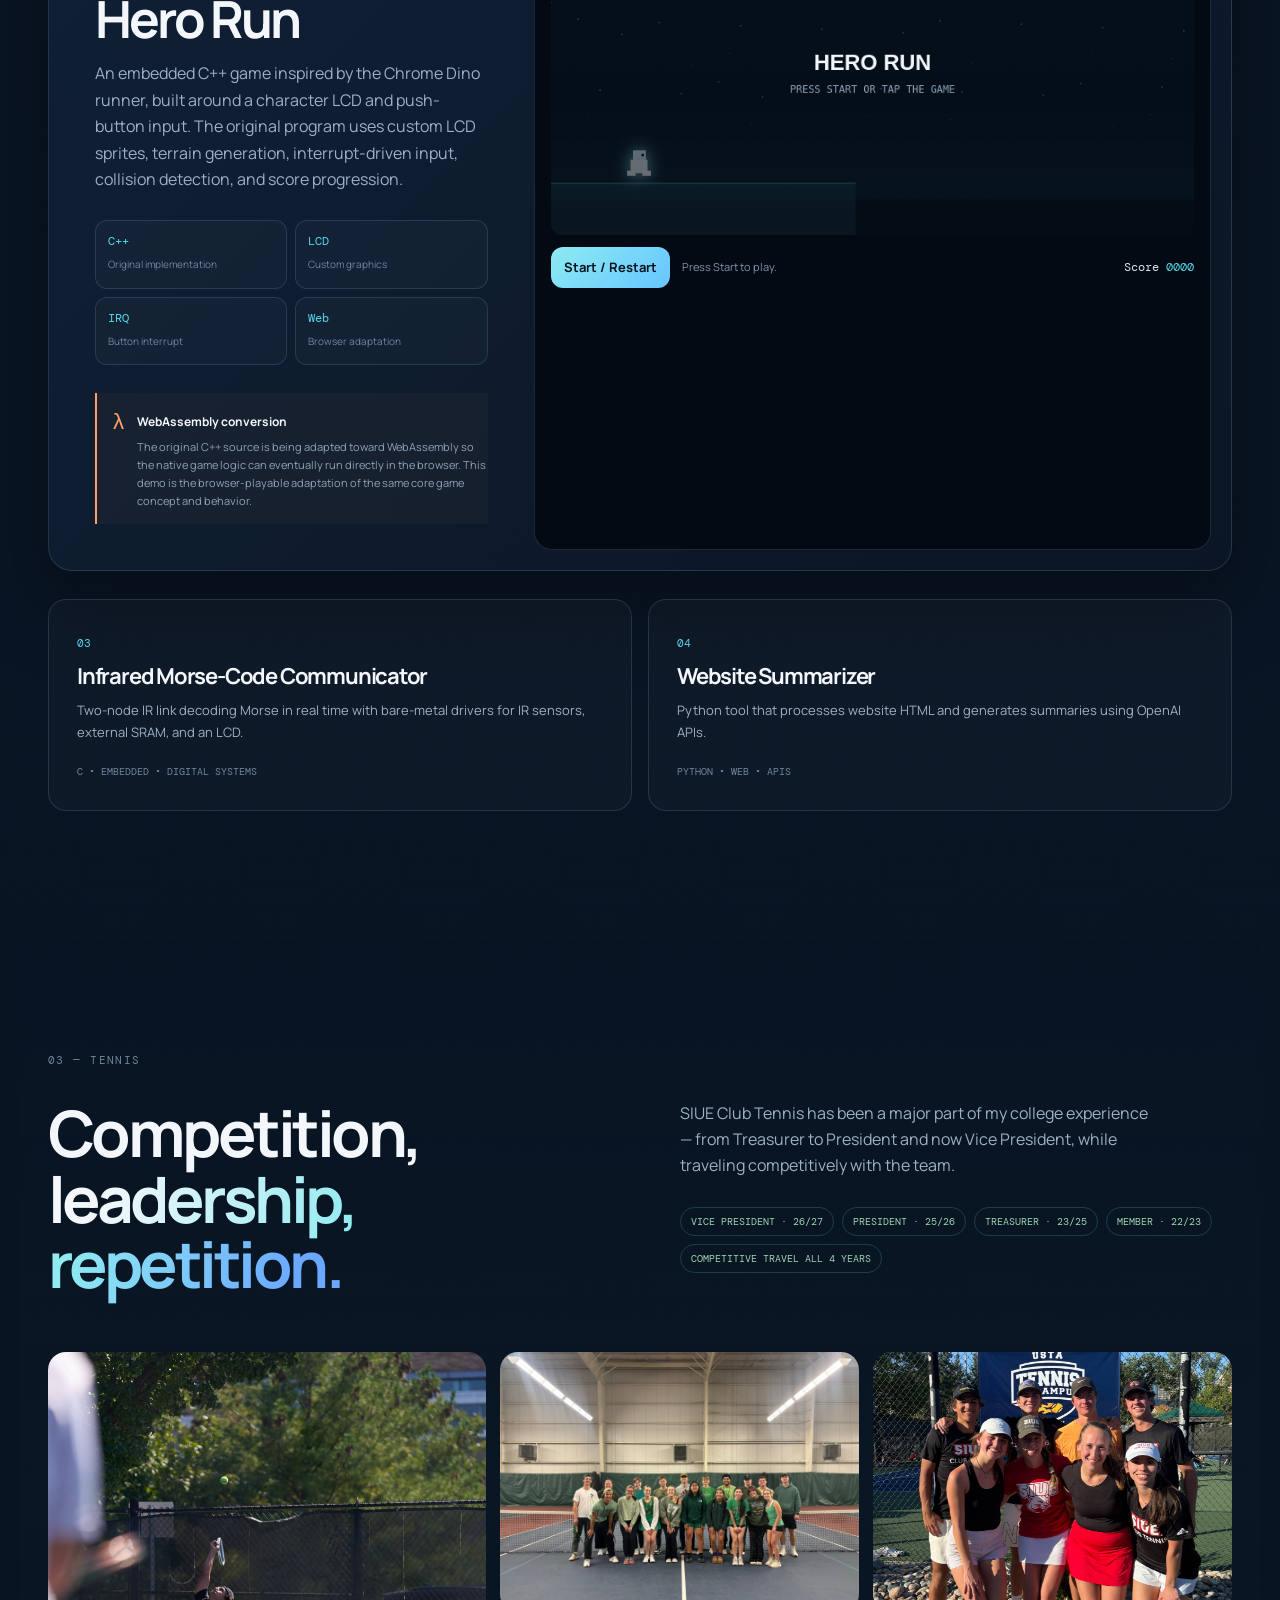
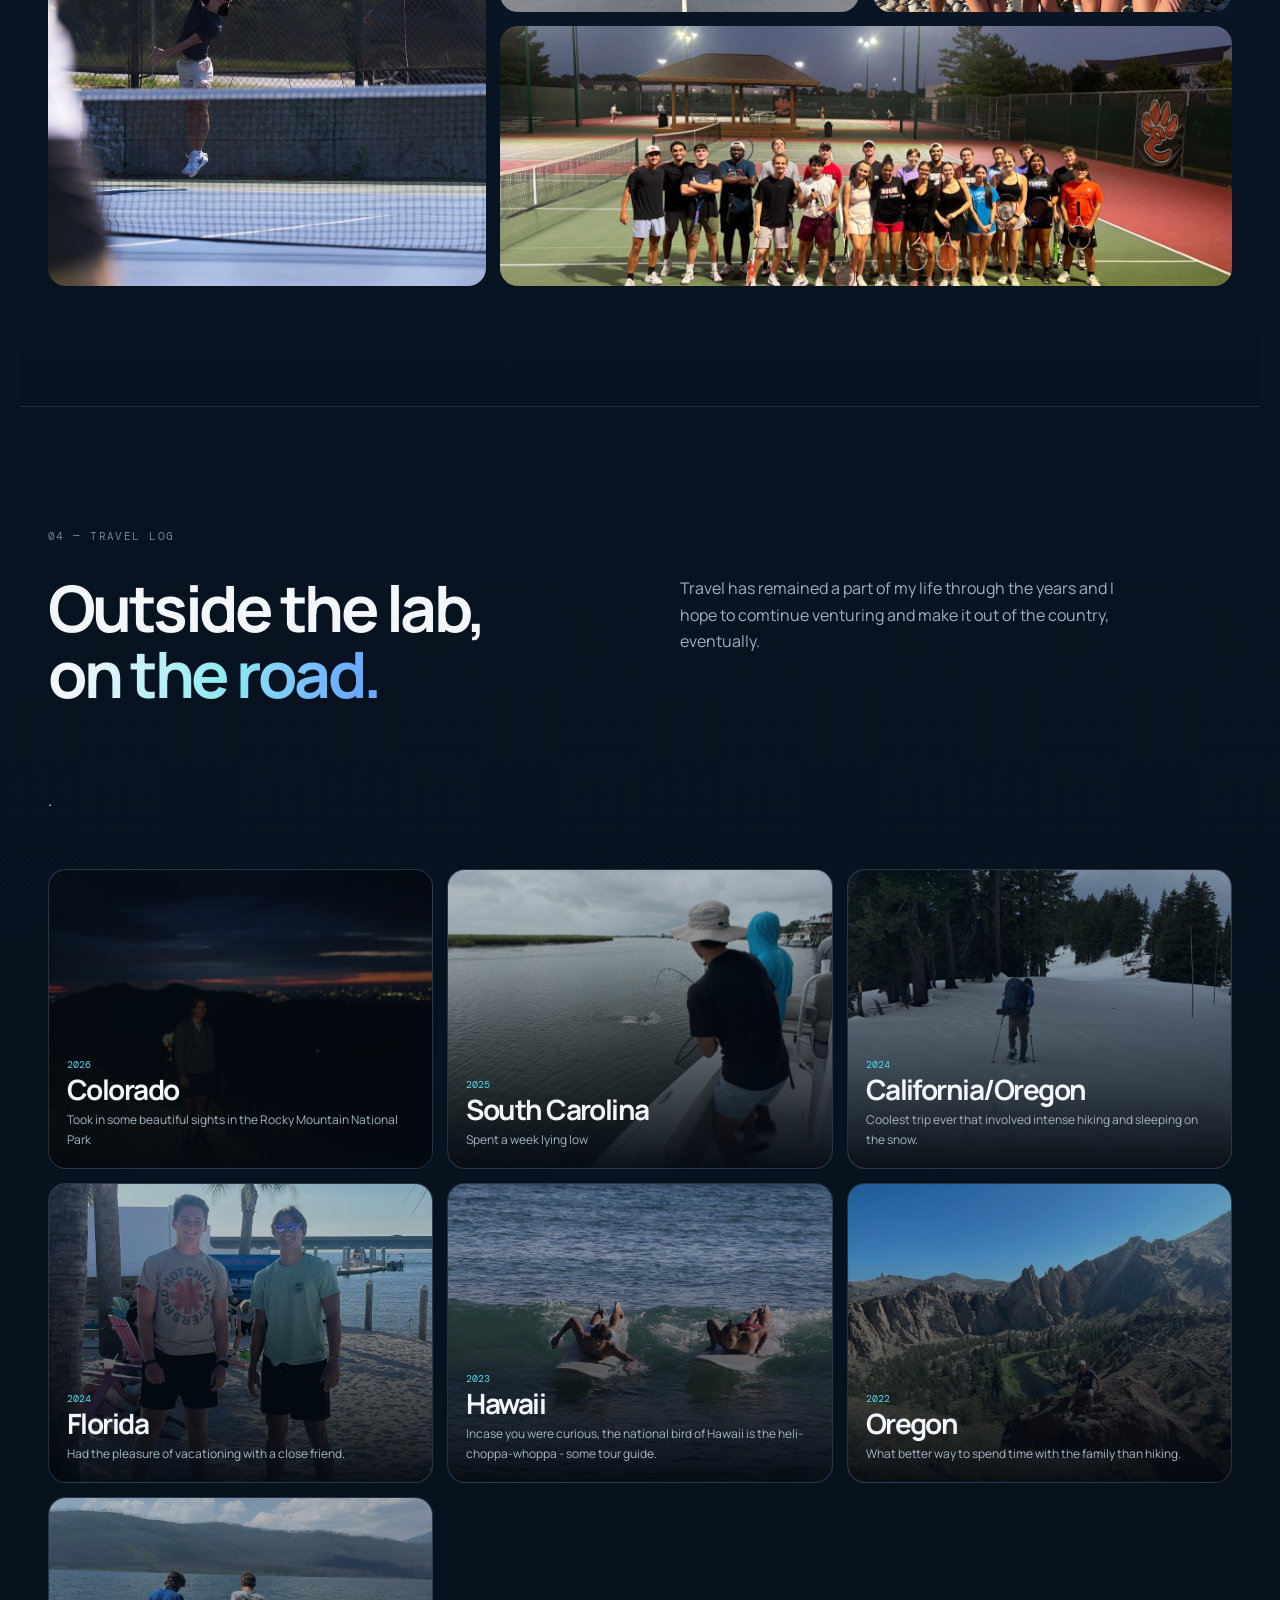
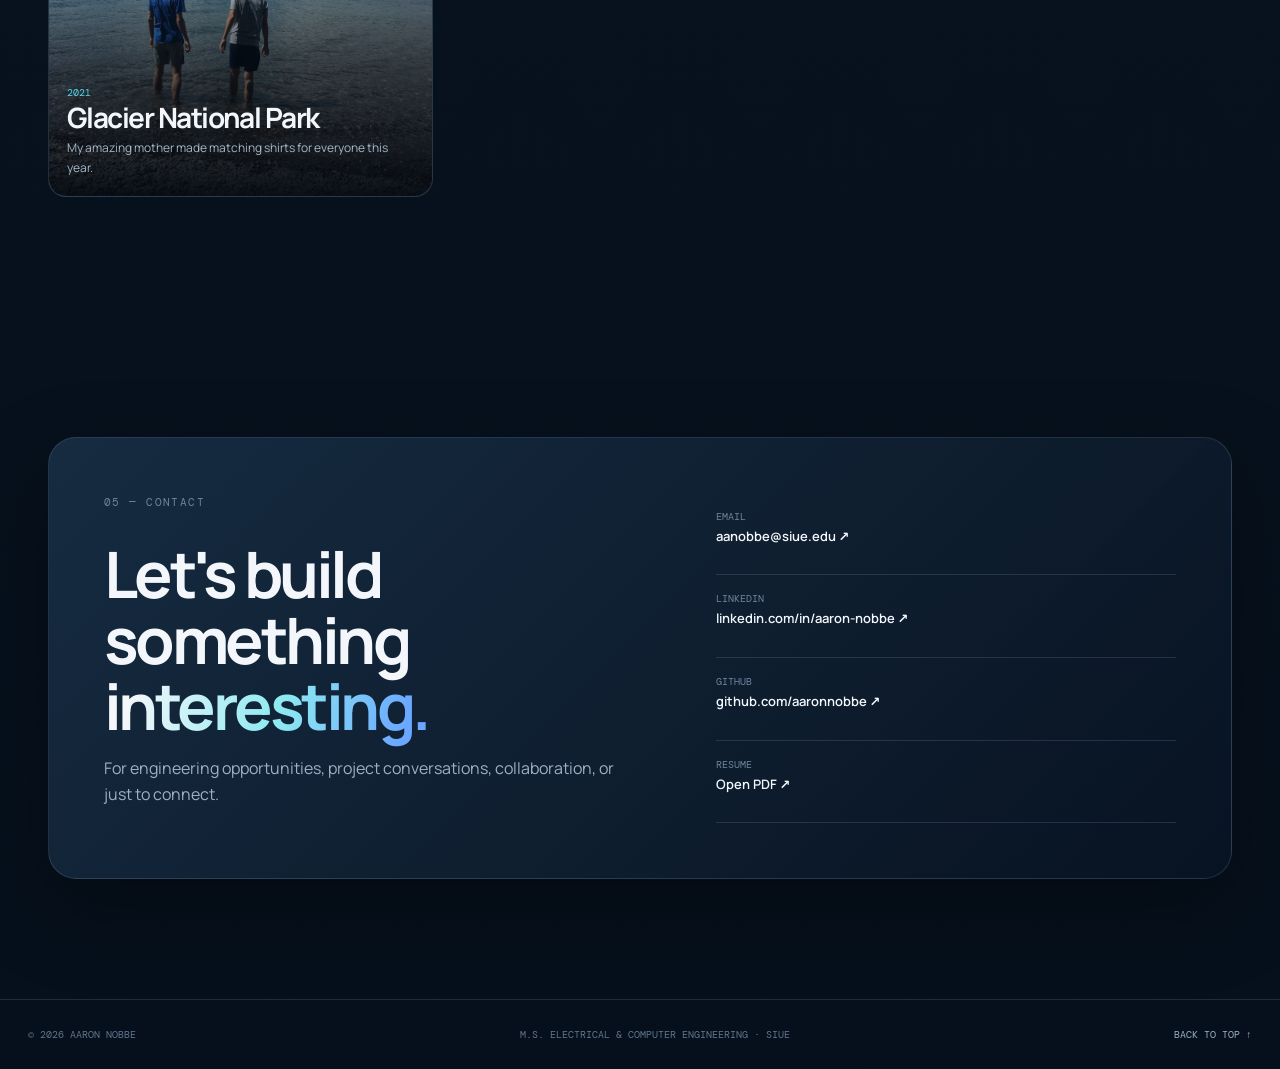
==== commit d81903e5: "Fix homepage character encoding" ====
--- a/index.html
+++ b/index.html
@@ -1,9 +1,9 @@
-﻿<!DOCTYPE html>
+<!DOCTYPE html>
 <html lang="en">
 <head>
   <meta charset="UTF-8">
   <meta name="viewport" content="width=device-width, initial-scale=1.0">
-  <meta name="description" content="Aaron Nobbe â€” M.S. Electrical & Computer Engineering portfolio. Engineering projects, tennis, travel, and interactive work.">
+  <meta name="description" content="Aaron Nobbe — M.S. Electrical & Computer Engineering portfolio. Engineering projects, tennis, travel, and interactive work.">
   <meta name="theme-color" content="#07111f">
   <title>Aaron Nobbe | Electrical & Computer Engineering</title>
   <link rel="preconnect" href="https://fonts.googleapis.com">
@@ -19,14 +19,14 @@
       <span class="brand-mark">AN</span>
       <span>Aaron Nobbe</span>
     </a>
-    <button class="menu-toggle" aria-label="Open navigation" aria-expanded="false">â˜°</button>
+    <button class="menu-toggle" aria-label="Open navigation" aria-expanded="false">☰</button>
     <nav class="nav" aria-label="Primary navigation">
       <a href="#about">About</a>
       <a href="#projects">Projects</a>
       <a href="#tennis">Tennis</a>
       <a href="#travel">Travel</a>
       <a href="#contact">Contact</a>
-      <a class="nav-resume" href="assets/Aaron_Nobbe_Resume.pdf" target="_blank" rel="noopener">Resume â†—</a>
+      <a class="nav-resume" href="assets/Aaron_Nobbe_Resume.pdf" target="_blank" rel="noopener">Resume ↗</a>
     </nav>
   </header>
 
@@ -41,11 +41,11 @@
           data acquisition, machine learning, and digital systems.
         </p>
         <div class="hero-actions">
-          <a class="button button-primary" href="#projects">Explore my work <span>â†“</span></a>
-          <a class="button button-ghost" href="https://www.linkedin.com/in/aaron-nobbe/" target="_blank" rel="noopener">LinkedIn â†—</a>
+          <a class="button button-primary" href="#projects">Explore my work <span>↓</span></a>
+          <a class="button button-ghost" href="https://www.linkedin.com/in/aaron-nobbe/" target="_blank" rel="noopener">LinkedIn ↗</a>
         </div>
         <div class="hero-meta">
-          <span>SIUE</span><span>â€¢</span><span>St. Louis Metro East</span><span>â€¢</span><span>Open to engineering opportunities</span>
+          <span>SIUE</span><span>•</span><span>St. Louis Metro East</span><span>•</span><span>Open to engineering opportunities</span>
         </div>
       </div>
 
@@ -56,11 +56,11 @@
           <img src="assets/profile.jpg" alt="Portrait of Aaron Nobbe">
         </div>
         <div class="floating-chip chip-degree">
-          <span class="chip-icon">âˆ‘</span>
+          <span class="chip-icon">∑</span>
           <div><b>M.S.</b><small>Electrical & Computer Engineering</small></div>
         </div>
         <div class="floating-chip chip-sport">
-          <span class="chip-icon">â†—</span>
+          <span class="chip-icon">↗</span>
           <div><b>Tennis</b><small>Club leadership & competition</small></div>
         </div>
       </div>
@@ -74,7 +74,7 @@
     </section>
 
     <section class="section-pad about" id="about">
-      <div class="section-label">01 â€” ABOUT</div>
+      <div class="section-label">01 — ABOUT</div>
       <div class="about-grid">
         <div>
           <h2>Engineering with a<br><span class="gradient-text">hands-on bias.</span></h2>
@@ -101,7 +101,7 @@
     </section>
 
     <section class="section-pad projects" id="projects">
-      <div class="section-label">02 â€” FEATURED PROJECTS</div>
+      <div class="section-label">02 — FEATURED PROJECTS</div>
       <div class="section-heading">
         <div>
           <h2>Technical work,<br><span class="gradient-text">made visible.</span></h2>
@@ -118,7 +118,7 @@
         project-card / project-grid layout styles from styles.css.
       -->
       <article class="project-card wind-card">
-        <div class="project-topline"><span>01 / SENIOR DESIGN</span><span>LABVIEW â€¢ RS-232 â€¢ DAQ</span></div>
+        <div class="project-topline"><span>01 / SENIOR DESIGN</span><span>LABVIEW • RS-232 • DAQ</span></div>
         <div class="project-grid">
           <div class="project-copy">
             <div class="project-number">01</div>
@@ -128,23 +128,23 @@
               dynamometer measurements in real time.
             </p>
             <ul class="feature-list">
-              <li><span>â†³</span> RS-232 communication with a VP9000 controller</li>
-              <li><span>â†³</span> X / Y / Z probe positioning with home and zero-position controls</li>
-              <li><span>â†³</span> Real-time lift, drag, and sideslip visualization</li>
-              <li><span>â†³</span> Trial data organized for export and analysis</li>
+              <li><span>↳</span> RS-232 communication with a VP9000 controller</li>
+              <li><span>↳</span> X / Y / Z probe positioning with home and zero-position controls</li>
+              <li><span>↳</span> Real-time lift, drag, and sideslip visualization</li>
+              <li><span>↳</span> Trial data organized for export and analysis</li>
             </ul>
             <div class="tech-row"><span>LabVIEW</span><span>RS-232</span><span>DAQ</span><span>Instrumentation</span></div>
           </div>
           <div class="project-media">
             <figure class="media-main">
               <img src="assets/wind-tunnel-interface.png" alt="Wind tunnel LabVIEW control interface" loading="lazy">
-              <figcaption>Operator interface â€” probe positioning, dynamometer readout, and live graphs.</figcaption>
+              <figcaption>Operator interface — probe positioning, dynamometer readout, and live graphs.</figcaption>
             </figure>
           </div>
         </div>
         <div class="backend-gallery">
-          <figure><img src="assets/wind-tunnel-backend.png" alt="Wind tunnel LabVIEW backend block diagram" loading="lazy"><figcaption>Backend logic â€” acquisition, taring, and waveform charting.</figcaption></figure>
-          <figure><img src="assets/wind-tunnel-backend-2.png" alt="Wind tunnel LabVIEW backend block diagram showing serial and axis controls" loading="lazy"><figcaption>Backend logic â€” serial configuration, axis movement, and position handling.</figcaption></figure>
+          <figure><img src="assets/wind-tunnel-backend.png" alt="Wind tunnel LabVIEW backend block diagram" loading="lazy"><figcaption>Backend logic — acquisition, taring, and waveform charting.</figcaption></figure>
+          <figure><img src="assets/wind-tunnel-backend-2.png" alt="Wind tunnel LabVIEW backend block diagram showing serial and axis controls" loading="lazy"><figcaption>Backend logic — serial configuration, axis movement, and position handling.</figcaption></figure>
         </div>
       </article>
 
@@ -166,7 +166,7 @@
               <div><b>Web</b><span>Browser adaptation</span></div>
             </div>
             <div class="wasm-note">
-              <span class="note-icon">Î»</span>
+              <span class="note-icon">λ</span>
               <div>
                 <b>WebAssembly conversion</b>
                 <p>The original C++ source is being adapted toward WebAssembly so the native game
@@ -178,7 +178,7 @@
           <div class="game-panel">
             <div class="game-header">
               <div><span class="live-dot"></span> HERO RUN / BROWSER DEMO</div>
-              <div>SPACE / â†‘ / TAP = JUMP</div>
+              <div>SPACE / ↑ / TAP = JUMP</div>
             </div>
             <canvas id="gameCanvas" width="760" height="300" aria-label="Playable Hero Run game"></canvas>
             <div class="game-controls">
@@ -194,12 +194,12 @@
         <div class="mini-project">
           <span>03</span><h4>Infrared Morse-Code Communicator</h4>
           <p>Two-node IR link decoding Morse in real time with bare-metal drivers for IR sensors, external SRAM, and an LCD.</p>
-          <em>C â€¢ Embedded â€¢ Digital Systems</em>
+          <em>C • Embedded • Digital Systems</em>
         </div>
         <div class="mini-project">
           <span>04</span><h4>Website Summarizer</h4>
           <p>Python tool that processes website HTML and generates summaries using OpenAI APIs.</p>
-          <em>Python â€¢ Web â€¢ APIs</em>
+          <em>Python • Web • APIs</em>
         </div>
         <!--
           TO ADD ANOTHER SMALLER PROJECT: copy a .mini-project block
@@ -209,91 +209,19 @@
           <div class="mini-project">
             <span>05</span><h4>Project Title</h4>
             <p>One or two sentences describing what it does.</p>
-            <em>Tag â€¢ Tag â€¢ Tag</em>
+            <em>Tag • Tag • Tag</em>
           </div>
         -->
       </div>
     </section>
 
-<section id="ece-playground" style="
-  max-width: 1180px;
-  margin: 90px auto;
-  padding: 0 24px;
-">
-  <div style="
-    border: 1px solid rgba(255,255,255,.10);
-    border-radius: 24px;
-    padding: clamp(28px,5vw,56px);
-    background:
-      radial-gradient(circle at 85% 20%, rgba(103,232,249,.10), transparent 30%),
-      rgba(255,255,255,.025);
-    overflow: hidden;
-  ">
-    <div style="
-      font-size: .78rem;
-      letter-spacing: .16em;
-      text-transform: uppercase;
-      color: #67e8f9;
-      font-weight: 700;
-      margin-bottom: 16px;
-    ">
-      Interactive Engineering Lab
-    </div>
-
-    <h2 style="
-      margin: 0 0 18px;
-      font-size: clamp(2rem,5vw,4rem);
-      line-height: 1;
-      letter-spacing: -.04em;
-    ">
-      Virtual Electronics Bench
-    </h2>
-
-    <p style="
-      max-width: 720px;
-      margin: 0 0 28px;
-      color: #94a3b8;
-      font-size: 1.05rem;
-      line-height: 1.7;
-    ">
-      Experiment with a browser-based function generator and digital oscilloscope.
-      Generate sine, square, and triangle waves, then adjust amplitude, frequency,
-      volts/div, time/div, coupling, trigger level, and probe settings in real time.
-    </p>
-
-    <div style="
-      display: flex;
-      flex-wrap: wrap;
-      gap: 10px;
-      margin-bottom: 30px;
-    ">
-      <span style="padding:8px 11px;border:1px solid rgba(255,255,255,.10);border-radius:999px;color:#cbd5e1;font-size:.8rem;">Oscilloscope</span>
-      <span style="padding:8px 11px;border:1px solid rgba(255,255,255,.10);border-radius:999px;color:#cbd5e1;font-size:.8rem;">Function Generator</span>
-      <span style="padding:8px 11px;border:1px solid rgba(255,255,255,.10);border-radius:999px;color:#cbd5e1;font-size:.8rem;">Signals</span>
-      <span style="padding:8px 11px;border:1px solid rgba(255,255,255,.10);border-radius:999px;color:#cbd5e1;font-size:.8rem;">JavaScript</span>
-    </div>
-
-    <a href="ece-playground.html" style="
-      display: inline-block;
-      padding: 13px 20px;
-      border-radius: 12px;
-      background: #67e8f9;
-      color: #041018;
-      text-decoration: none;
-      font-weight: 700;
-    ">
-      Launch Electronics Bench →
-    </a>
-  </div>
-</section>
-
     <section class="section-pad tennis" id="tennis">
-      <div class="section-label">03 â€” TENNIS</div>
+      <div class="section-label">03 — TENNIS</div>
       <div class="split-title">
         <div><h2>Competition,<br><span class="gradient-text">leadership, repetition.</span></h2></div>
         <div>
-          <p>SIUE Club Tennis has been a major part of my college experience â€” from Treasurer to President and now Vice President, while traveling competitively with the team.</p>
-          <div class="role-pills"><span>Vice President Â· 26/27</span><span>President Â· 25/26</span><span>Treasurer Â· 23/25</span><span>Member Â· 22/23</span><span>Competitive Travel All 4 Years</span></div>
+          <p>SIUE Club Tennis has been a major part of my college experience — from Treasurer to President and now Vice President, while traveling competitively with the team.</p>
+          <div class="role-pills"><span>Vice President · 26/27</span><span>President · 25/26</span><span>Treasurer · 23/25</span><span>Member · 22/23</span><span>Competitive Travel All 4 Years</span></div>
         </div>
       </div>
       <div class="photo-grid tennis-grid">
@@ -305,7 +233,7 @@
     </section>
 
     <section class="section-pad travel" id="travel">
-      <div class="section-label">04 â€” TRAVEL LOG</div>
+      <div class="section-label">04 — TRAVEL LOG</div>
       <div class="travel-intro">
         <div><h2>Outside the lab,<br><span class="gradient-text">on the road.</span></h2></div>
         <p> Travel has remained a part of my life through the years and I hope to comtinue venturing and make it out of the country, eventually.</p>.</p>
@@ -316,30 +244,26 @@
     <section class="section-pad contact" id="contact">
       <div class="contact-card">
         <div>
-          <div class="section-label">05 â€” CONTACT</div>
+          <div class="section-label">05 — CONTACT</div>
           <h2>Let's build something<br><span class="gradient-text">interesting.</span></h2>
           <p>For engineering opportunities, project conversations, collaboration, or just to connect.</p>
         </div>
         <div class="contact-links">
-          <a href="mailto:aanobbe@siue.edu"><span>Email</span><b>aanobbe@siue.edu â†—</b></a>
-          <a href="https://www.linkedin.com/in/aaron-nobbe/" target="_blank" rel="noopener"><span>LinkedIn</span><b>linkedin.com/in/aaron-nobbe â†—</b></a>
-          <a href="https://github.com/aaronnobbe" target="_blank" rel="noopener"><span>GitHub</span><b>github.com/aaronnobbe â†—</b></a>
-          <a href="assets/Aaron_Nobbe_Resume.pdf" target="_blank" rel="noopener"><span>Resume</span><b>Open PDF â†—</b></a>
-        </div>
-      </div>
-    </section>
-  
-
-</main>
+          <a href="mailto:aanobbe@siue.edu"><span>Email</span><b>aanobbe@siue.edu ↗</b></a>
+          <a href="https://www.linkedin.com/in/aaron-nobbe/" target="_blank" rel="noopener"><span>LinkedIn</span><b>linkedin.com/in/aaron-nobbe ↗</b></a>
+          <a href="https://github.com/aaronnobbe" target="_blank" rel="noopener"><span>GitHub</span><b>github.com/aaronnobbe ↗</b></a>
+          <a href="assets/Aaron_Nobbe_Resume.pdf" target="_blank" rel="noopener"><span>Resume</span><b>Open PDF ↗</b></a>
+        </div>
+      </div>
+    </section>
+  </main>
 
   <footer>
-    <span>Â© 2026 Aaron Nobbe</span>
-    <span>M.S. Electrical & Computer Engineering Â· SIUE</span>
-    <a href="#top">Back to top â†‘</a>
+    <span>© 2026 Aaron Nobbe</span>
+    <span>M.S. Electrical & Computer Engineering · SIUE</span>
+    <a href="#top">Back to top ↑</a>
   </footer>
 
   <script src="script.js"></script>
 </body>
 </html>
-
-
